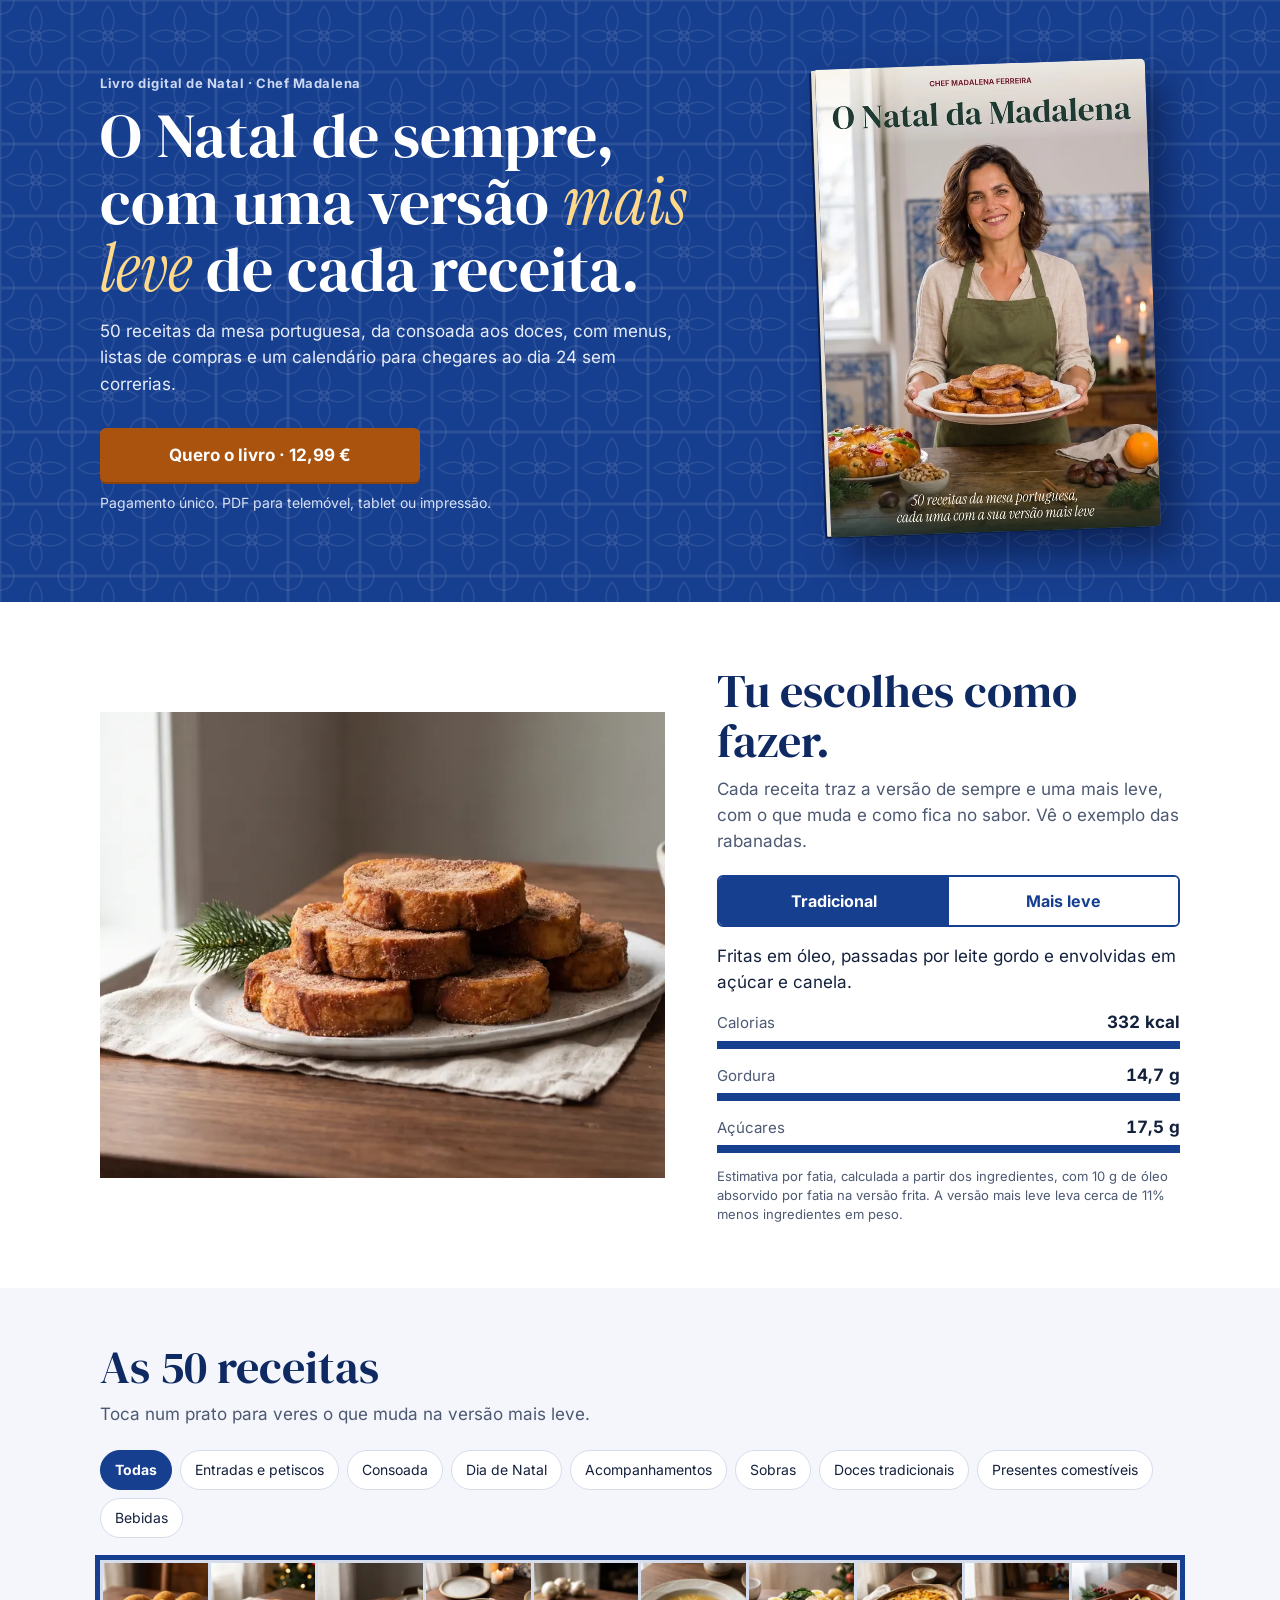
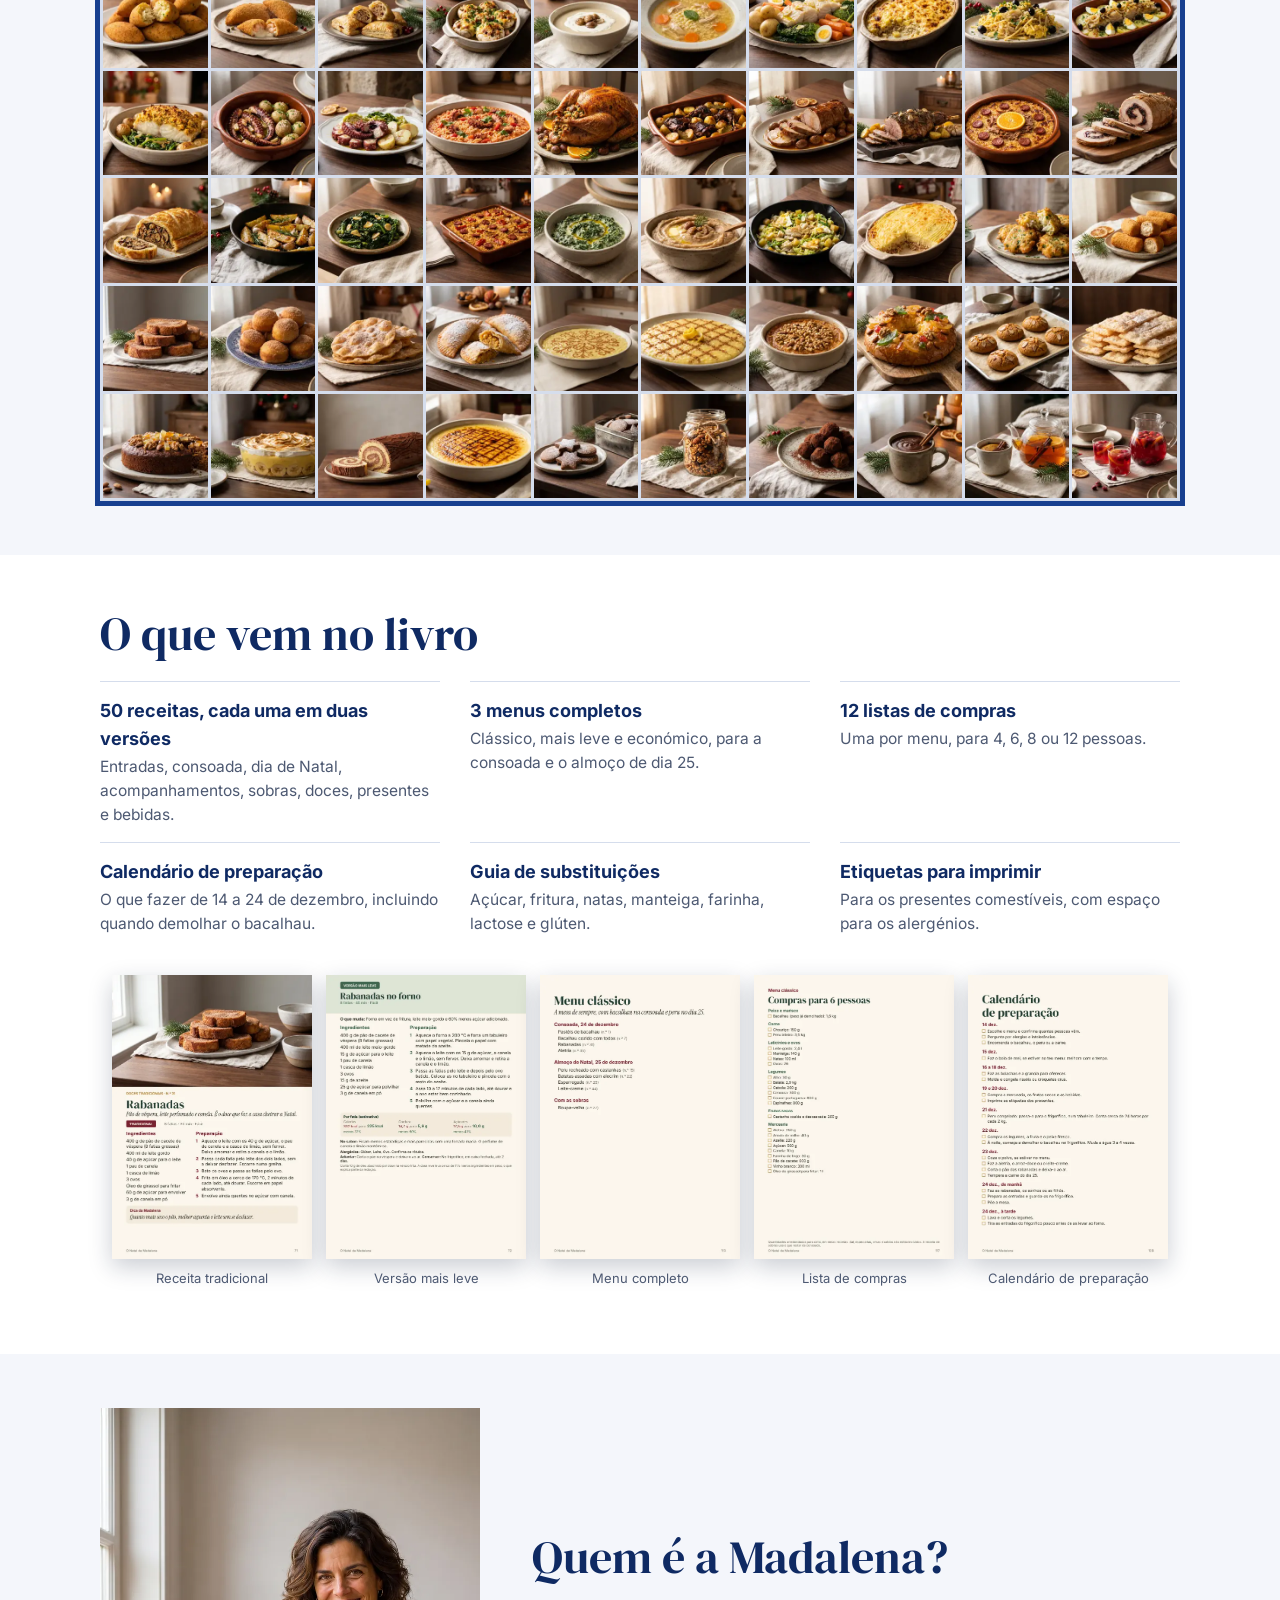
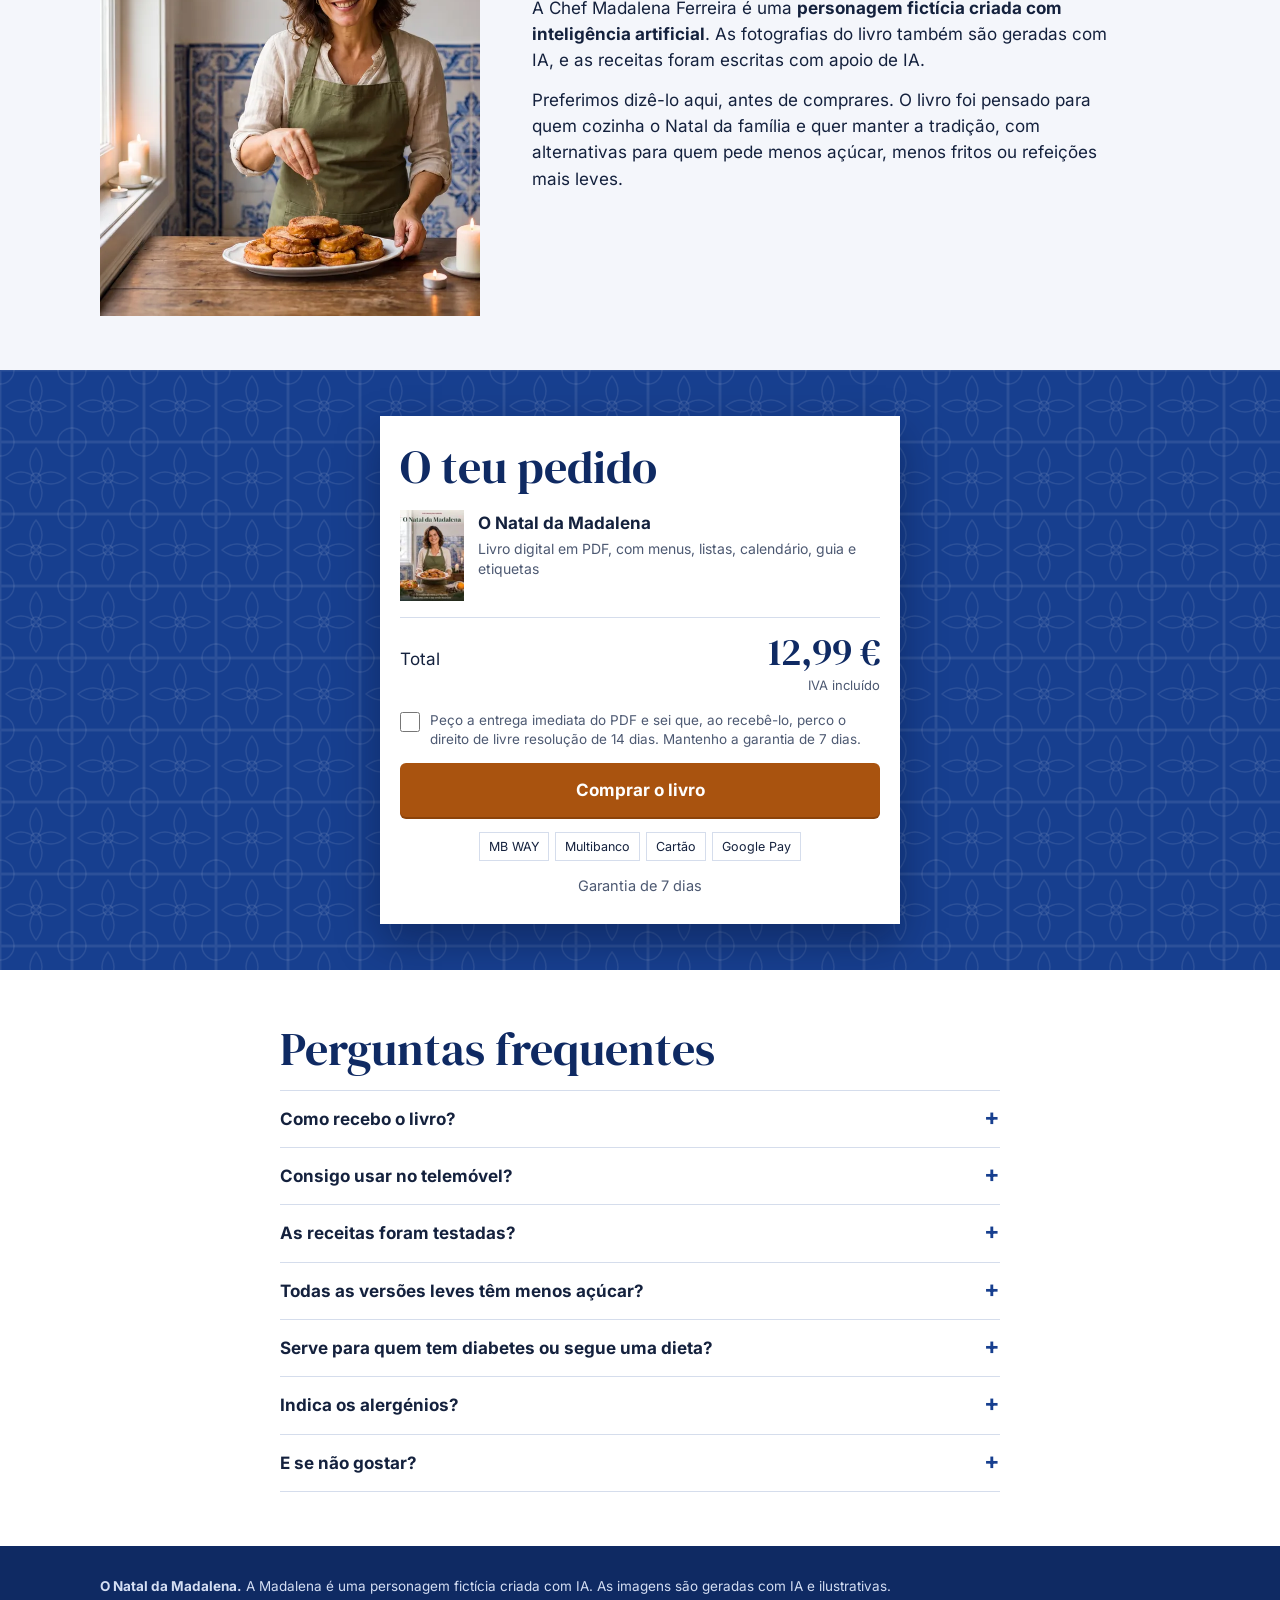
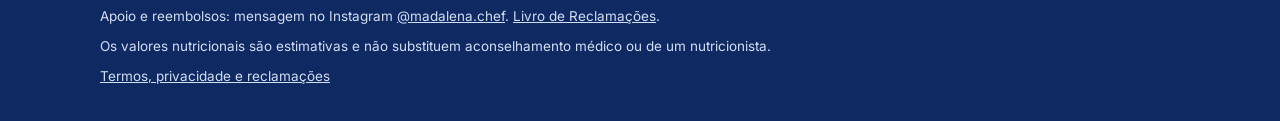
==== index.html @ a4eb7896 "Update site Co-Authored-By: Claude Opus 5.5 <noreply@anthropic.com>" ====
<!doctype html>
<html lang="pt-PT">
<head>
<meta charset="utf-8">
<meta name="viewport" content="width=device-width, initial-scale=1, viewport-fit=cover">
<title>O Natal da Madalena</title>
<meta name="description" content="50 receitas da mesa portuguesa de Natal, cada uma com uma versão mais leve, com menus, listas de compras e calendário. Livro digital em PDF.">
<meta name="theme-color" content="#173F8F">
<meta name="robots" content="noindex,nofollow">
<link rel="preload" href="assets/DMSerifDisplay.woff" as="font" type="font/woff" crossorigin>
<link rel="preload" href="assets/capa.webp" as="image">
<link rel="stylesheet" href="styles.css">
</head>
<body>

<main>
  <section class="hero">
    <div class="hero-in">
      <div class="hero-texto">
        <p class="kicker">Livro digital de Natal · Chef Madalena</p>
        <h1>O Natal de sempre, com uma versão <em>mais leve</em> de cada receita.</h1>
        <p class="hero-sub">50 receitas da mesa portuguesa, da consoada aos doces, com menus, listas de compras e um calendário para chegares ao dia 24 sem correrias.</p>
      </div>
      <div class="hero-livro"><img class="livro" src="assets/capa.webp" width="640" height="908" alt="Capa do livro O Natal da Madalena, com a Madalena a segurar uma travessa de rabanadas numa cozinha de azulejos."></div>
      <div class="hero-compra">
        <a class="cta" href="#pedido">Quero o livro · 12,99 €</a>
        <p class="hero-nota">Pagamento único. PDF para telemóvel, tablet ou impressão.</p>
      </div>
    </div>
  </section>

  <section class="versoes" id="versoes">
    <div class="largura versoes-in">
      <div class="versoes-foto"><img src="assets/rabanadas.webp" width="1100" height="614" loading="lazy" alt="Travessa de rabanadas douradas com canela."></div>
      <div class="versoes-texto">
        <h2>Tu escolhes como fazer.</h2>
        <p class="intro">Cada receita traz a versão de sempre e uma mais leve, com o que muda e como fica no sabor. Vê o exemplo das rabanadas.</p>
        <div class="troca" role="radiogroup" aria-label="Versão da receita">
          <button type="button" role="radio" aria-checked="true" data-versao="t">Tradicional</button>
          <button type="button" role="radio" aria-checked="false" data-versao="l">Mais leve</button>
        </div>
        <p class="versao-desc" id="versao-desc" aria-live="polite">Fritas em óleo, passadas por leite gordo e envolvidas em açúcar e canela.</p>
        <dl class="medidas"><div class="medida"><dt>Calorias</dt><dd>332 kcal</dd><div class="barra-m"><i style="width:100%"></i></div></div><div class="medida"><dt>Gordura</dt><dd>14,7 g</dd><div class="barra-m"><i style="width:100%"></i></div></div><div class="medida"><dt>Açúcares</dt><dd>17,5 g</dd><div class="barra-m"><i style="width:100%"></i></div></div></dl>
        <p class="letra">Estimativa por fatia, calculada a partir dos ingredientes, com 10 g de óleo absorvido por fatia na versão frita. A versão mais leve leva cerca de 11% menos ingredientes em peso.</p>
      </div>
    </div>
  </section>

  <section class="painel" id="receitas">
    <div class="largura">
      <h2>As 50 receitas</h2>
      <p class="intro">Toca num prato para veres o que muda na versão mais leve.</p>
      <div class="chips" role="group" aria-label="Filtrar por capítulo"><button type="button" aria-pressed="true" data-cap="">Todas</button><button type="button" aria-pressed="false" data-cap="Entradas e petiscos">Entradas e petiscos</button><button type="button" aria-pressed="false" data-cap="Consoada">Consoada</button><button type="button" aria-pressed="false" data-cap="Dia de Natal">Dia de Natal</button><button type="button" aria-pressed="false" data-cap="Acompanhamentos">Acompanhamentos</button><button type="button" aria-pressed="false" data-cap="Sobras">Sobras</button><button type="button" aria-pressed="false" data-cap="Doces tradicionais">Doces tradicionais</button><button type="button" aria-pressed="false" data-cap="Presentes comestíveis">Presentes comestíveis</button><button type="button" aria-pressed="false" data-cap="Bebidas">Bebidas</button></div>
      <div class="azulejos"><button type="button" class="azulejo" data-n="1" data-cap="Entradas e petiscos" aria-label="Pastéis de bacalhau"><img src="assets/azulejos/01.webp" width="240" height="240" loading="lazy" alt=""></button><button type="button" class="azulejo" data-n="2" data-cap="Entradas e petiscos" aria-label="Rissóis de camarão"><img src="assets/azulejos/02.webp" width="240" height="240" loading="lazy" alt=""></button><button type="button" class="azulejo" data-n="3" data-cap="Entradas e petiscos" aria-label="Folhados de alheira"><img src="assets/azulejos/03.webp" width="240" height="240" loading="lazy" alt=""></button><button type="button" class="azulejo" data-n="4" data-cap="Entradas e petiscos" aria-label="Cogumelos recheados"><img src="assets/azulejos/04.webp" width="240" height="240" loading="lazy" alt=""></button><button type="button" class="azulejo" data-n="5" data-cap="Entradas e petiscos" aria-label="Creme de castanha"><img src="assets/azulejos/05.webp" width="240" height="240" loading="lazy" alt=""></button><button type="button" class="azulejo" data-n="6" data-cap="Entradas e petiscos" aria-label="Canja de galinha com hortelã"><img src="assets/azulejos/06.webp" width="240" height="240" loading="lazy" alt=""></button><button type="button" class="azulejo" data-n="7" data-cap="Consoada" aria-label="Bacalhau cozido com todos"><img src="assets/azulejos/07.webp" width="240" height="240" loading="lazy" alt=""></button><button type="button" class="azulejo" data-n="8" data-cap="Consoada" aria-label="Bacalhau com natas"><img src="assets/azulejos/08.webp" width="240" height="240" loading="lazy" alt=""></button><button type="button" class="azulejo" data-n="9" data-cap="Consoada" aria-label="Bacalhau à Brás"><img src="assets/azulejos/09.webp" width="240" height="240" loading="lazy" alt=""></button><button type="button" class="azulejo" data-n="10" data-cap="Consoada" aria-label="Bacalhau à Gomes de Sá"><img src="assets/azulejos/10.webp" width="240" height="240" loading="lazy" alt=""></button><button type="button" class="azulejo" data-n="11" data-cap="Consoada" aria-label="Bacalhau com broa"><img src="assets/azulejos/11.webp" width="240" height="240" loading="lazy" alt=""></button><button type="button" class="azulejo" data-n="12" data-cap="Consoada" aria-label="Polvo à lagareiro"><img src="assets/azulejos/12.webp" width="240" height="240" loading="lazy" alt=""></button><button type="button" class="azulejo" data-n="13" data-cap="Consoada" aria-label="Polvo cozido à moda do Norte"><img src="assets/azulejos/13.webp" width="240" height="240" loading="lazy" alt=""></button><button type="button" class="azulejo" data-n="14" data-cap="Consoada" aria-label="Arroz de polvo"><img src="assets/azulejos/14.webp" width="240" height="240" loading="lazy" alt=""></button><button type="button" class="azulejo" data-n="15" data-cap="Dia de Natal" aria-label="Peru recheado com castanhas"><img src="assets/azulejos/15.webp" width="240" height="240" loading="lazy" alt=""></button><button type="button" class="azulejo" data-n="16" data-cap="Dia de Natal" aria-label="Cabrito assado à portuguesa"><img src="assets/azulejos/16.webp" width="240" height="240" loading="lazy" alt=""></button><button type="button" class="azulejo" data-n="17" data-cap="Dia de Natal" aria-label="Lombo de porco com castanhas"><img src="assets/azulejos/17.webp" width="240" height="240" loading="lazy" alt=""></button><button type="button" class="azulejo" data-n="18" data-cap="Dia de Natal" aria-label="Borrego assado com ervas"><img src="assets/azulejos/18.webp" width="240" height="240" loading="lazy" alt=""></button><button type="button" class="azulejo" data-n="19" data-cap="Dia de Natal" aria-label="Arroz de pato"><img src="assets/azulejos/19.webp" width="240" height="240" loading="lazy" alt=""></button><button type="button" class="azulejo" data-n="20" data-cap="Dia de Natal" aria-label="Rolo de peru com ameixa e presunto"><img src="assets/azulejos/20.webp" width="240" height="240" loading="lazy" alt=""></button><button type="button" class="azulejo" data-n="21" data-cap="Dia de Natal" aria-label="Assado de cogumelos e castanhas"><img src="assets/azulejos/21.webp" width="240" height="240" loading="lazy" alt=""></button><button type="button" class="azulejo" data-n="22" data-cap="Acompanhamentos" aria-label="Batatas assadas com alecrim"><img src="assets/azulejos/22.webp" width="240" height="240" loading="lazy" alt=""></button><button type="button" class="azulejo" data-n="23" data-cap="Acompanhamentos" aria-label="Couve-portuguesa com alho"><img src="assets/azulejos/23.webp" width="240" height="240" loading="lazy" alt=""></button><button type="button" class="azulejo" data-n="24" data-cap="Acompanhamentos" aria-label="Arroz de forno com chouriço"><img src="assets/azulejos/24.webp" width="240" height="240" loading="lazy" alt=""></button><button type="button" class="azulejo" data-n="25" data-cap="Acompanhamentos" aria-label="Esparregado"><img src="assets/azulejos/25.webp" width="240" height="240" loading="lazy" alt=""></button><button type="button" class="azulejo" data-n="26" data-cap="Acompanhamentos" aria-label="Puré de batata e castanha"><img src="assets/azulejos/26.webp" width="240" height="240" loading="lazy" alt=""></button><button type="button" class="azulejo" data-n="27" data-cap="Sobras" aria-label="Roupa-velha"><img src="assets/azulejos/27.webp" width="240" height="240" loading="lazy" alt=""></button><button type="button" class="azulejo" data-n="28" data-cap="Sobras" aria-label="Empadão de peru"><img src="assets/azulejos/28.webp" width="240" height="240" loading="lazy" alt=""></button><button type="button" class="azulejo" data-n="29" data-cap="Sobras" aria-label="Pataniscas de bacalhau"><img src="assets/azulejos/29.webp" width="240" height="240" loading="lazy" alt=""></button><button type="button" class="azulejo" data-n="30" data-cap="Sobras" aria-label="Croquetes de peru"><img src="assets/azulejos/30.webp" width="240" height="240" loading="lazy" alt=""></button><button type="button" class="azulejo" data-n="31" data-cap="Doces tradicionais" aria-label="Rabanadas"><img src="assets/azulejos/31.webp" width="240" height="240" loading="lazy" alt=""></button><button type="button" class="azulejo" data-n="32" data-cap="Doces tradicionais" aria-label="Sonhos"><img src="assets/azulejos/32.webp" width="240" height="240" loading="lazy" alt=""></button><button type="button" class="azulejo" data-n="33" data-cap="Doces tradicionais" aria-label="Filhós"><img src="assets/azulejos/33.webp" width="240" height="240" loading="lazy" alt=""></button><button type="button" class="azulejo" data-n="34" data-cap="Doces tradicionais" aria-label="Azevias de grão"><img src="assets/azulejos/34.webp" width="240" height="240" loading="lazy" alt=""></button><button type="button" class="azulejo" data-n="35" data-cap="Doces tradicionais" aria-label="Aletria"><img src="assets/azulejos/35.webp" width="240" height="240" loading="lazy" alt=""></button><button type="button" class="azulejo" data-n="36" data-cap="Doces tradicionais" aria-label="Arroz-doce"><img src="assets/azulejos/36.webp" width="240" height="240" loading="lazy" alt=""></button><button type="button" class="azulejo" data-n="37" data-cap="Doces tradicionais" aria-label="Formigos"><img src="assets/azulejos/37.webp" width="240" height="240" loading="lazy" alt=""></button><button type="button" class="azulejo" data-n="38" data-cap="Doces tradicionais" aria-label="Bolo-rei"><img src="assets/azulejos/38.webp" width="240" height="240" loading="lazy" alt=""></button><button type="button" class="azulejo" data-n="39" data-cap="Doces tradicionais" aria-label="Broas de batata-doce"><img src="assets/azulejos/39.webp" width="240" height="240" loading="lazy" alt=""></button><button type="button" class="azulejo" data-n="40" data-cap="Doces tradicionais" aria-label="Coscorões"><img src="assets/azulejos/40.webp" width="240" height="240" loading="lazy" alt=""></button><button type="button" class="azulejo" data-n="41" data-cap="Doces tradicionais" aria-label="Bolo de mel"><img src="assets/azulejos/41.webp" width="240" height="240" loading="lazy" alt=""></button><button type="button" class="azulejo" data-n="42" data-cap="Doces tradicionais" aria-label="Merengue de banana"><img src="assets/azulejos/42.webp" width="240" height="240" loading="lazy" alt=""></button><button type="button" class="azulejo" data-n="43" data-cap="Doces tradicionais" aria-label="Tronco de Natal"><img src="assets/azulejos/43.webp" width="240" height="240" loading="lazy" alt=""></button><button type="button" class="azulejo" data-n="44" data-cap="Doces tradicionais" aria-label="Leite-creme"><img src="assets/azulejos/44.webp" width="240" height="240" loading="lazy" alt=""></button><button type="button" class="azulejo" data-n="45" data-cap="Presentes comestíveis" aria-label="Bolachas de especiarias"><img src="assets/azulejos/45.webp" width="240" height="240" loading="lazy" alt=""></button><button type="button" class="azulejo" data-n="46" data-cap="Presentes comestíveis" aria-label="Granola de Natal"><img src="assets/azulejos/46.webp" width="240" height="240" loading="lazy" alt=""></button><button type="button" class="azulejo" data-n="47" data-cap="Presentes comestíveis" aria-label="Trufas de chocolate e avelã"><img src="assets/azulejos/47.webp" width="240" height="240" loading="lazy" alt=""></button><button type="button" class="azulejo" data-n="48" data-cap="Bebidas" aria-label="Chocolate quente"><img src="assets/azulejos/48.webp" width="240" height="240" loading="lazy" alt=""></button><button type="button" class="azulejo" data-n="49" data-cap="Bebidas" aria-label="Chá de especiarias com laranja"><img src="assets/azulejos/49.webp" width="240" height="240" loading="lazy" alt=""></button><button type="button" class="azulejo" data-n="50" data-cap="Bebidas" aria-label="Ponche de frutos vermelhos sem álcool"><img src="assets/azulejos/50.webp" width="240" height="240" loading="lazy" alt=""></button></div>
    </div>
  </section>

  <section class="recebes">
    <div class="largura">
      <h2>O que vem no livro</h2>
      <ul class="lista">
        <li><b>50 receitas, cada uma em duas versões</b><span>Entradas, consoada, dia de Natal, acompanhamentos, sobras, doces, presentes e bebidas.</span></li>
        <li><b>3 menus completos</b><span>Clássico, mais leve e económico, para a consoada e o almoço de dia 25.</span></li>
        <li><b>12 listas de compras</b><span>Uma por menu, para 4, 6, 8 ou 12 pessoas.</span></li>
        <li><b>Calendário de preparação</b><span>O que fazer de 14 a 24 de dezembro, incluindo quando demolhar o bacalhau.</span></li>
        <li><b>Guia de substituições</b><span>Açúcar, fritura, natas, manteiga, farinha, lactose e glúten.</span></li>
        <li><b>Etiquetas para imprimir</b><span>Para os presentes comestíveis, com espaço para os alergénios.</span></li>
      </ul>
    </div>
    <div class="paginas" tabindex="0" aria-label="Páginas de exemplo do livro"><figure><img src="assets/paginas/71.webp" width="525" height="744" loading="lazy" alt="Receita tradicional do livro."><figcaption>Receita tradicional</figcaption></figure><figure><img src="assets/paginas/72.webp" width="525" height="744" loading="lazy" alt="Versão mais leve do livro."><figcaption>Versão mais leve</figcaption></figure><figure><img src="assets/paginas/113.webp" width="525" height="744" loading="lazy" alt="Menu completo do livro."><figcaption>Menu completo</figcaption></figure><figure><img src="assets/paginas/117.webp" width="525" height="744" loading="lazy" alt="Lista de compras do livro."><figcaption>Lista de compras</figcaption></figure><figure><img src="assets/paginas/128.webp" width="525" height="744" loading="lazy" alt="Calendário de preparação do livro."><figcaption>Calendário de preparação</figcaption></figure></div>
  </section>

  <section class="madalena">
    <div class="largura madalena-in">
      <img src="assets/madalena.webp" width="720" height="1021" loading="lazy" alt="A Madalena a polvilhar rabanadas com açúcar e canela.">
      <div>
        <h2>Quem é a Madalena?</h2>
        <p>A Chef Madalena Ferreira é uma <b>personagem fictícia criada com inteligência artificial</b>. As fotografias do livro também são geradas com IA, e as receitas foram escritas com apoio de IA.</p>
        <p>Preferimos dizê-lo aqui, antes de comprares. O livro foi pensado para quem cozinha o Natal da família e quer manter a tradição, com alternativas para quem pede menos açúcar, menos fritos ou refeições mais leves.</p>
      </div>
    </div>
  </section>

  <section class="pedido" id="pedido">
    <div class="cartao">
      <h2>O teu pedido</h2>
      <div class="linha"><img src="assets/capa-mini.webp" width="96" height="136" loading="lazy" alt=""><div><b>O Natal da Madalena</b><span>Livro digital em PDF, com menus, listas, calendário, guia e etiquetas</span></div></div>
      <div class="total"><span>Total</span><strong>12,99 €</strong></div>
      <p class="iva">IVA incluído</p>
      <label class="consentimento"><input type="checkbox" id="consentimento"><span>Peço a entrega imediata do PDF e sei que, ao recebê-lo, perco o direito de livre resolução de 14 dias. Mantenho a garantia de 7 dias.</span></label>
      <a class="cta cta-compra" id="comprar" href="https://payhip.com/buy?s=1&amp;cart_links%5B%5D=NBEld&amp;qty%5BNBEld%5D=1" data-publicado="sim">Comprar o livro</a>
      <p class="aviso" id="aviso-checkout" role="status" hidden></p>
      <div class="metodos" aria-label="Métodos de pagamento"><span>MB WAY</span><span>Multibanco</span><span>Cartão</span><span>Google Pay</span></div>
      <p class="garantia">Garantia de 7 dias</p>
    </div>
  </section>

  <section class="faq">
    <div class="largura estreita">
      <h2>Perguntas frequentes</h2>
      <details><summary>Como recebo o livro?</summary><p>Depois do pagamento recebes um link para descarregar o PDF. Se pagares por referência Multibanco, o link chega quando o pagamento for confirmado, o que pode demorar.</p></details><details><summary>Consigo usar no telemóvel?</summary><p>Sim. É um PDF com letra pensada para ler no telemóvel, e também podes imprimir em A5.</p></details><details><summary>As receitas foram testadas?</summary><p>Ainda não foram todas testadas em cozinha. Usa os tempos e as quantidades como base e ajusta ao teu forno e aos teus tachos.</p></details><details><summary>Todas as versões leves têm menos açúcar?</summary><p>Não. Todas têm menos calorias do que a versão tradicional, mas em algumas os açúcares sobem por levarem mais legumes ou fruta, como as trufas de tâmara. Cada receita mostra a comparação.</p></details><details><summary>Serve para quem tem diabetes ou segue uma dieta?</summary><p>Este livro não é um plano alimentar nem um conselho de saúde. Se tens uma condição de saúde ou uma dieta prescrita, segue a orientação do teu médico ou nutricionista.</p></details><details><summary>Indica os alergénios?</summary><p>Sim, em cada receita. Confirma sempre os rótulos dos produtos e pergunta aos convidados por alergias.</p></details><details><summary>E se não gostar?</summary><p>Tens 7 dias para pedir o reembolso por mensagem no Instagram <a href="https://www.instagram.com/madalena.chef/" style="color:inherit">@madalena.chef</a>.</p></details>
    </div>
  </section>
</main>

<footer>
  <div class="largura">
    <p><b>O Natal da Madalena.</b> A Madalena é uma personagem fictícia criada com IA. As imagens são geradas com IA e ilustrativas.</p>
    <p>Apoio e reembolsos: mensagem no Instagram <a href="https://www.instagram.com/madalena.chef/" style="color:inherit">@madalena.chef</a>. <a href="https://www.livroreclamacoes.pt/" style="color:inherit">Livro de Reclamações</a>.</p>
    <p>Os valores nutricionais são estimativas e não substituem aconselhamento médico ou de um nutricionista.</p>
    <p><a href="informacao.html">Termos, privacidade e reclamações</a></p>
  </div>
</footer>

<div class="barra" id="barra" hidden>
  <span><b>12,99 €</b> pagamento único</span>
  <a class="cta" href="#pedido">Quero o livro</a>
</div>

<dialog id="prato" aria-labelledby="prato-nome">
  <button type="button" class="fechar" id="prato-fechar" aria-label="Fechar">×</button>
  <img id="prato-img" alt="" width="900" height="502">
  <div class="prato-txt">
    <p class="kicker" id="prato-cap"></p>
    <h3 id="prato-nome"></h3>
    <p class="prato-meta" id="prato-meta"></p>
    <p class="prato-rot">Na versão mais leve</p>
    <p class="prato-leve" id="prato-leve"></p>
    <p id="prato-muda"></p>
    <p class="prato-kcal" id="prato-kcal"></p>
  </div>
</dialog>

<script id="dados" type="application/json">{"rabanadas": {"t": {"desc": "Fritas em óleo, passadas por leite gordo e envolvidas em açúcar e canela.", "medidas": [{"texto": "332 kcal", "pct": 100}, {"texto": "14,7 g", "pct": 100}, {"texto": "17,5 g", "pct": 100}]}, "l": {"desc": "Forno em vez de fritura, leite meio-gordo e 60% menos açúcar adicionado. Ficam menos estaladiças e mais parecidas com uma torrada macia. O perfume de canela e limão mantém-se.", "medidas": [{"texto": "225 kcal", "pct": 68}, {"texto": "5,9 g", "pct": 40}, {"texto": "10,0 g", "pct": 57}]}}, "receitas": {"1": {"nome": "Pastéis de bacalhau", "capitulo": "Entradas e petiscos", "leve": "Pastéis de bacalhau no forno", "muda": "Forno ou air fryer em vez de fritura, e menos um ovo.", "meta": "8 doses de 3 pastéis · 1 h 10 · Média", "unidade": "dose de 3 pastéis", "kcalT": 225, "kcalL": 132}, "2": {"nome": "Rissóis de camarão", "capitulo": "Entradas e petiscos", "leve": "Rissóis de camarão no forno", "muda": "Assados, com recheio de leite meio-gordo, sem manteiga e com menos panado.", "meta": "8 doses de 3 rissóis · 1 h 30 · Difícil", "unidade": "dose de 3 rissóis", "kcalT": 443, "kcalL": 251}, "3": {"nome": "Folhados de alheira", "capitulo": "Entradas e petiscos", "leve": "Folhados de alheira em massa filo", "muda": "Massa filo em vez de folhada, menos alheira e maçã no recheio.", "meta": "6 doses de 2 folhados · 35 min · Fácil", "unidade": "dose de 2 folhados", "kcalT": 480, "kcalL": 190}, "4": {"nome": "Cogumelos recheados", "capitulo": "Entradas e petiscos", "leve": "Cogumelos com requeijão e ervas", "muda": "Requeijão e ervas em vez de queijo curado e presunto.", "meta": "6 doses de 4 cogumelos · 30 min · Fácil", "unidade": "dose de 4 cogumelos", "kcalT": 179, "kcalL": 84}, "5": {"nome": "Creme de castanha", "capitulo": "Entradas e petiscos", "leve": "Creme de castanha sem natas", "muda": "Sem natas e sem manteiga. A castanha e o alho-francês dão o creme.", "meta": "6 taças · 40 min · Fácil", "unidade": "taça", "kcalT": 334, "kcalL": 192}, "6": {"nome": "Canja de galinha com hortelã", "capitulo": "Entradas e petiscos", "leve": "Canja desengordurada com legumes", "muda": "Sem pele, caldo desengordurado, menos massa e mais legumes.", "meta": "6 pratos · 1 h 40 · Fácil", "unidade": "prato", "kcalT": 364, "kcalL": 175}, "7": {"nome": "Bacalhau cozido com todos", "capitulo": "Consoada", "leve": "Bacalhau com todos, mais verde", "muda": "Mais couve e feijão-verde, menos batata, meio ovo por pessoa e azeite medido.", "meta": "6 pratos · 50 min · Fácil", "unidade": "prato", "kcalT": 633, "kcalL": 458}, "8": {"nome": "Bacalhau com natas", "capitulo": "Consoada", "leve": "Bacalhau com creme de couve-flor", "muda": "Couve-flor e leite meio-gordo em vez de natas, e batata cozida em vez de frita.", "meta": "6 doses · 1 h 15 · Média", "unidade": "dose", "kcalT": 668, "kcalL": 294}, "9": {"nome": "Bacalhau à Brás", "capitulo": "Consoada", "leve": "Brás com batata assada", "muda": "Batata fina assada, menos azeite e parte dos ovos trocada por claras.", "meta": "6 doses · 45 min · Média", "unidade": "dose", "kcalT": 534, "kcalL": 296}, "10": {"nome": "Bacalhau à Gomes de Sá", "capitulo": "Consoada", "leve": "Gomes de Sá com mais cebola", "muda": "Menos batata, mais cebola, azeite medido e metade dos ovos.", "meta": "6 doses · 1 h · Fácil", "unidade": "dose", "kcalT": 471, "kcalL": 309}, "11": {"nome": "Bacalhau com broa", "capitulo": "Consoada", "leve": "Bacalhau com crosta fina de broa", "muda": "Crosta mais fina, um terço do azeite, menos batata e mais grelos.", "meta": "6 doses · 1 h · Fácil", "unidade": "dose", "kcalT": 662, "kcalL": 397}, "12": {"nome": "Polvo à lagareiro", "capitulo": "Consoada", "leve": "Polvo à lagareiro com grelos", "muda": "Azeite medido, batata mais pequena em menor quantidade e grelos no prato.", "meta": "6 doses · 1 h 30 · Média", "unidade": "dose", "kcalT": 605, "kcalL": 388}, "13": {"nome": "Polvo cozido à moda do Norte", "capitulo": "Consoada", "leve": "Polvo cozido com mais couve", "muda": "Mais couve, menos batata e o tempero medido.", "meta": "6 doses · 1 h 20 · Fácil", "unidade": "dose", "kcalT": 501, "kcalL": 386}, "14": {"nome": "Arroz de polvo", "capitulo": "Consoada", "leve": "Arroz de polvo com mais legumes", "muda": "Menos arroz e azeite, com o dobro do tomate e mais pimento.", "meta": "6 doses · 1 h 20 · Média", "unidade": "dose", "kcalT": 514, "kcalL": 377}, "15": {"nome": "Peru recheado com castanhas", "capitulo": "Dia de Natal", "leve": "Peito de peru com castanha e maçã", "muda": "Peito sem pele, recheio sem enchidos e com fruta.", "meta": "10 doses · 3 h 30 · Média", "unidade": "dose", "kcalT": 540, "kcalL": 303}, "16": {"nome": "Cabrito assado à portuguesa", "capitulo": "Dia de Natal", "leve": "Cabrito em vinho e ervas", "muda": "Gordura aparada, um terço do azeite, sem manteiga e com mais legumes.", "meta": "8 doses · 2 h 30 · Média", "unidade": "dose", "kcalT": 590, "kcalL": 397}, "17": {"nome": "Lombo de porco com castanhas", "capitulo": "Dia de Natal", "leve": "Lombo com castanhas e maçã", "muda": "Lombo limpo de gordura, sem natas nem manteiga, com molho reduzido.", "meta": "8 doses · 1 h 45 · Fácil", "unidade": "dose", "kcalT": 700, "kcalL": 395}, "18": {"nome": "Borrego assado com ervas", "capitulo": "Dia de Natal", "leve": "Borrego limpo com legumes", "muda": "Perna limpa de gordura, menos batata, mais legumes e menos azeite.", "meta": "8 doses · 2 h 15 · Fácil", "unidade": "dose", "kcalT": 702, "kcalL": 381}, "19": {"nome": "Arroz de pato", "capitulo": "Dia de Natal", "leve": "Arroz de pato com cogumelos", "muda": "Pato sem pele, sem chouriço, menos arroz e com cogumelos.", "meta": "8 doses · 2 h · Média", "unidade": "dose", "kcalT": 927, "kcalL": 336}, "20": {"nome": "Rolo de peru com ameixa e presunto", "capitulo": "Dia de Natal", "leve": "Rolo de peru com espinafres", "muda": "Sem presunto nem manteiga, com espinafres, ameixa e ervas.", "meta": "8 doses · 1 h 30 · Média", "unidade": "dose", "kcalT": 294, "kcalL": 244}, "21": {"nome": "Assado de cogumelos e castanhas", "capitulo": "Dia de Natal", "leve": "Assado com crosta de batata-doce", "muda": "Crosta de batata-doce em vez de massa folhada e menos frutos secos.", "meta": "6 doses · 1 h 15 · Média", "unidade": "dose", "kcalT": 706, "kcalL": 310}, "22": {"nome": "Batatas assadas com alecrim", "capitulo": "Acompanhamentos", "leve": "Batatas pré-cozidas e assadas", "muda": "Pré-cozidas e assadas com metade da gordura.", "meta": "6 doses · 1 h · Fácil", "unidade": "dose", "kcalT": 266, "kcalL": 213}, "23": {"nome": "Couve-portuguesa com alho", "capitulo": "Acompanhamentos", "leve": "Couve a vapor com alho", "muda": "Cozida a vapor e terminada com um terço do azeite.", "meta": "6 doses · 20 min · Fácil", "unidade": "dose", "kcalT": 135, "kcalL": 76}, "24": {"nome": "Arroz de forno com chouriço", "capitulo": "Acompanhamentos", "leve": "Arroz de forno com cogumelos", "muda": "Sem chouriço, com cogumelos e pimentão-doce fumado.", "meta": "6 doses · 50 min · Fácil", "unidade": "dose", "kcalT": 412, "kcalL": 240}, "25": {"nome": "Esparregado", "capitulo": "Acompanhamentos", "leve": "Esparregado sem natas", "muda": "Sem natas, com um pouco de leite e menos farinha.", "meta": "6 doses · 25 min · Fácil", "unidade": "dose", "kcalT": 167, "kcalL": 66}, "26": {"nome": "Puré de batata e castanha", "capitulo": "Acompanhamentos", "leve": "Puré de castanha com azeite", "muda": "Azeite em vez de manteiga, leite meio-gordo e menos castanha.", "meta": "6 doses · 40 min · Fácil", "unidade": "dose", "kcalT": 342, "kcalL": 224}, "27": {"nome": "Roupa-velha", "capitulo": "Sobras", "leve": "Roupa-velha com mais couve", "muda": "Mais couve, menos batata e ovo, e azeite medido.", "meta": "6 doses · 20 min · Fácil", "unidade": "dose", "kcalT": 348, "kcalL": 231}, "28": {"nome": "Empadão de peru", "capitulo": "Sobras", "leve": "Empadão de peru com couve-flor", "muda": "Puré de batata e couve-flor, peito sem pele e mais tomate.", "meta": "6 doses · 1 h · Fácil", "unidade": "dose", "kcalT": 442, "kcalL": 246}, "29": {"nome": "Pataniscas de bacalhau", "capitulo": "Sobras", "leve": "Pataniscas no forno", "muda": "Assadas ou na air fryer, com menos farinha e ovo.", "meta": "6 doses de 3 pataniscas · 35 min · Fácil", "unidade": "dose de 3 pataniscas", "kcalT": 330, "kcalL": 175}, "30": {"nome": "Croquetes de peru", "capitulo": "Sobras", "leve": "Croquetes de peru assados", "muda": "Panados e assados, com peito de peru e menos gordura.", "meta": "8 doses de 3 croquetes · 1 h + frio · Média", "unidade": "dose de 3 croquetes", "kcalT": 335, "kcalL": 178}, "31": {"nome": "Rabanadas", "capitulo": "Doces tradicionais", "leve": "Rabanadas no forno", "muda": "Forno em vez de fritura, leite meio-gordo e 60% menos açúcar adicionado.", "meta": "8 fatias · 35 min · Fácil", "unidade": "fatia", "kcalT": 332, "kcalL": 225}, "32": {"nome": "Sonhos", "capitulo": "Doces tradicionais", "leve": "Sonhos no forno", "muda": "Massa assada, com menos manteiga e um quarto do açúcar.", "meta": "8 doses de 3 sonhos · 45 min · Média", "unidade": "dose de 3 sonhos", "kcalT": 331, "kcalL": 142}, "33": {"nome": "Filhós", "capitulo": "Doces tradicionais", "leve": "Filhós finas assadas", "muda": "Finas e assadas, com menos ovo e menos de um terço do açúcar.", "meta": "10 doses de 2 filhós · 2 h 30 · Média", "unidade": "dose de 2 filhós", "kcalT": 428, "kcalL": 206}, "34": {"nome": "Azevias de grão", "capitulo": "Doces tradicionais", "leve": "Azevias assadas", "muda": "Assadas, com um terço do açúcar no recheio e menos gemas.", "meta": "12 doses de 2 azevias · 1 h 30 · Média", "unidade": "dose de 2 azevias", "kcalT": 374, "kcalL": 178}, "35": {"nome": "Aletria", "capitulo": "Doces tradicionais", "leve": "Aletria com leite meio-gordo", "muda": "Leite meio-gordo, sem manteiga, um terço das gemas e menos de metade do açúcar.", "meta": "10 taças · 35 min · Fácil", "unidade": "taça", "kcalT": 296, "kcalL": 168}, "36": {"nome": "Arroz-doce", "capitulo": "Doces tradicionais", "leve": "Arroz-doce com raspa de citrinos", "muda": "Leite meio-gordo, sem manteiga, menos gemas e menos de metade do açúcar.", "meta": "10 taças · 1 h · Média", "unidade": "taça", "kcalT": 288, "kcalL": 170}, "37": {"nome": "Formigos", "capitulo": "Doces tradicionais", "leve": "Formigos com pão de mistura", "muda": "Pão de mistura, menos de metade do mel, sem açúcar e frutos secos medidos.", "meta": "8 taças · 30 min · Fácil", "unidade": "taça", "kcalT": 360, "kcalL": 198}, "38": {"nome": "Bolo-rei", "capitulo": "Doces tradicionais", "leve": "Bolo-rei com fruta desidratada", "muda": "Menos de metade do açúcar, metade da manteiga e fruta desidratada em vez de cristalizada.", "meta": "12 fatias · 4 h · Difícil", "unidade": "fatia", "kcalT": 392, "kcalL": 275}, "39": {"nome": "Broas de batata-doce", "capitulo": "Doces tradicionais", "leve": "Broas de batata-doce menos doces", "muda": "Mais batata-doce, menos de metade do açúcar e metade do azeite e da amêndoa.", "meta": "10 doses de 2 broas · 1 h 15 · Fácil", "unidade": "dose de 2 broas", "kcalT": 323, "kcalL": 241}, "40": {"nome": "Coscorões", "capitulo": "Doces tradicionais", "leve": "Coscorões finos assados", "muda": "Assados, com menos ovo e um quarto do açúcar.", "meta": "12 doses de 2 coscorões · 1 h 15 · Média", "unidade": "dose de 2 coscorões", "kcalT": 289, "kcalL": 120}, "41": {"nome": "Bolo de mel", "capitulo": "Doces tradicionais", "leve": "Bolo de mel menos doce", "muda": "Menos mel e açúcar, metade da manteiga, mais frutos secos e especiarias.", "meta": "16 fatias · 1 h 30 + repouso · Média", "unidade": "fatia", "kcalT": 357, "kcalL": 272}, "42": {"nome": "Merengue de banana", "capitulo": "Doces tradicionais", "leve": "Merengue com mais banana", "muda": "Mais banana, leite meio-gordo, metade das gemas e menos de metade do açúcar.", "meta": "8 taças · 50 min · Média", "unidade": "taça", "kcalT": 234, "kcalL": 179}, "43": {"nome": "Tronco de Natal", "capitulo": "Doces tradicionais", "leve": "Tronco com iogurte grego", "muda": "Recheio de iogurte grego e cacau, em vez de creme de manteiga, e menos açúcar.", "meta": "12 fatias · 1 h + frio · Média", "unidade": "fatia", "kcalT": 286, "kcalL": 135}, "44": {"nome": "Leite-creme", "capitulo": "Doces tradicionais", "leve": "Leite-creme mais leve", "muda": "Leite meio-gordo, metade das gemas e menos de metade do açúcar.", "meta": "8 taças · 30 min + frio · Fácil", "unidade": "taça", "kcalT": 267, "kcalL": 156}, "45": {"nome": "Bolachas de especiarias", "capitulo": "Presentes comestíveis", "leve": "Bolachas integrais de especiarias", "muda": "Metade da farinha integral, menos manteiga e menos de metade do açúcar.", "meta": "15 doses de 2 bolachas · 40 min + frio · Fácil", "unidade": "dose de 2 bolachas", "kcalT": 196, "kcalL": 140}, "46": {"nome": "Granola de Natal", "capitulo": "Presentes comestíveis", "leve": "Granola de Natal menos doce", "muda": "Menos de metade do mel, metade do azeite e das passas, e mais amêndoa.", "meta": "12 doses de 40 g · 40 min · Fácil", "unidade": "dose de 40 g", "kcalT": 243, "kcalL": 200}, "47": {"nome": "Trufas de chocolate e avelã", "capitulo": "Presentes comestíveis", "leve": "Trufas de tâmara e avelã", "muda": "Base de tâmaras, avelã e cacau, sem natas, manteiga nem chocolate.", "meta": "12 doses de 2 trufas · 30 min + frio · Fácil", "unidade": "dose de 2 trufas", "kcalT": 175, "kcalL": 85}, "48": {"nome": "Chocolate quente", "capitulo": "Bebidas", "leve": "Chocolate quente de cacau", "muda": "Cacau em vez de chocolate, leite meio-gordo e metade do açúcar.", "meta": "4 chávenas · 10 min · Fácil", "unidade": "chávena", "kcalT": 395, "kcalL": 144}, "49": {"nome": "Chá de especiarias com laranja", "capitulo": "Bebidas", "leve": "Chá de especiarias sem mel", "muda": "Sem mel, adoçado só pelo sumo de laranja.", "meta": "6 chávenas · 15 min · Fácil", "unidade": "chávena", "kcalT": 38, "kcalL": 8}, "50": {"nome": "Ponche de frutos vermelhos sem álcool", "capitulo": "Bebidas", "leve": "Ponche sem açúcar adicionado", "muda": "Sem açúcar adicionado, com metade do sumo, mais fruta e chá.", "meta": "8 copos · 20 min + frio · Fácil", "unidade": "copo", "kcalT": 83, "kcalL": 29}}}</script>
<script src="app.js" defer></script>
</body>
</html>
---- styles.css ----
@font-face{font-family:"DM Serif";src:url("assets/DMSerifDisplay.woff") format("woff");font-display:swap}
@font-face{font-family:"Instrument";src:url("assets/InstrumentSerif-Italic.woff") format("woff");font-style:italic;font-display:swap}
@font-face{font-family:"Inter";src:url("assets/Inter-Regular.woff") format("woff");font-weight:400;font-display:swap}
@font-face{font-family:"Inter";src:url("assets/Inter-Bold.woff") format("woff");font-weight:700;font-display:swap}

:root{
  --cobalto:#173F8F;--cobalto-esc:#0F2A63;--vidrado:#F4F6FB;--branco:#fff;--tinta:#14213D;
  --suave:#4D5972;--rejunte:#D5DDEC;--azeitona:#55623A;--caramelo:#A9530F;--caramelo-esc:#8C430A;
  --azulejo:url("data:image/svg+xml,%3Csvg xmlns='http://www.w3.org/2000/svg' width='72' height='72' viewBox='0 0 72 72'%3E%3Cg fill='none' stroke='%23ffffff' stroke-opacity='.09' stroke-width='1.4'%3E%3Crect x='.7' y='.7' width='70.6' height='70.6'/%3E%3Cpath d='M36 6c8 10 8 20 0 30-8-10-8-20 0-30zM36 66c8-10 8-20 0-30-8 10-8 20 0 30zM6 36c10-8 20-8 30 0-10 8-20 8-30 0zM66 36c-10-8-20-8-30 0 10 8 20 8 30 0z'/%3E%3Ccircle cx='36' cy='36' r='5'/%3E%3Cpath d='M0 14A14 14 0 0 0 14 0M58 0a14 14 0 0 0 14 14M72 58a14 14 0 0 0-14 14M14 72A14 14 0 0 0 0 58'/%3E%3C/g%3E%3C/svg%3E");
}
*{box-sizing:border-box}
html{scroll-behavior:smooth;-webkit-text-size-adjust:100%}
body{margin:0;background:var(--vidrado);color:var(--tinta);font:400 17px/1.55 Inter,system-ui,sans-serif;overflow-x:clip}
img{display:block;max-width:100%;height:auto}
h1,h2,h3{font-family:"DM Serif",Georgia,serif;font-weight:400;line-height:1.08;margin:0}
h2{font-size:clamp(32px,5vw,46px);color:var(--cobalto-esc)}
p{margin:0}
a:focus-visible,button:focus-visible,summary:focus-visible,.paginas:focus-visible{outline:3px solid #F2B84B;outline-offset:2px}
.largura{width:min(1120px,100%);margin:0 auto;padding:0 20px}
.estreita{width:min(760px,100%)}
.intro{color:var(--suave);margin-top:10px;max-width:40em}
.kicker{font-size:13px;font-weight:700;letter-spacing:.04em}

.previa{background:#FFF2C9;color:#553B00;font-size:13px;line-height:1.4;padding:9px 20px;text-align:center}
.pendente{border-bottom:2px dashed #C58A00}
.pendente::after{content:" (por confirmar)";font-size:.78em;color:#8A6100;font-weight:400}

.cta{display:inline-flex;align-items:center;justify-content:center;min-height:54px;padding:0 26px;border-radius:6px;background:var(--caramelo);color:#fff;font-weight:700;font-size:17px;text-decoration:none;box-shadow:0 2px 0 var(--caramelo-esc);transition:background .15s,transform .1s}
.cta:hover{background:var(--caramelo-esc)}
.cta:active{transform:translateY(1px)}

.hero{background-color:var(--cobalto);background-image:var(--azulejo);color:#fff}
.hero-in{width:min(1120px,100%);margin:0 auto;padding:30px 20px 38px;display:grid;gap:22px}
.hero .kicker{color:#CBD8F3}
.hero h1{font-size:clamp(35px,9.6vw,62px);margin-top:10px}
.hero h1 em{font-family:Instrument,Georgia,serif;font-style:italic;color:#FFD98A;font-size:1.1em;line-height:.9}
.hero-sub{margin-top:14px;color:#E6ECFA;max-width:34em}
.hero-livro{display:flex;justify-content:center}
.livro{width:min(46vw,200px);border-radius:2px 5px 5px 2px;box-shadow:inset 0 0 0 1px rgba(255,255,255,.2),-5px 0 0 -1px #E8E2D5,-7px 2px 0 -1px #0B1E49,16px 22px 36px rgba(5,15,45,.55);transform:rotate(-2deg)}
.hero-compra .cta{width:100%}
.hero-nota{font-size:14px;color:#D6E0F6;text-align:center;margin-top:10px}

.versoes{background:var(--branco);padding:0 0 52px}
.versoes-in{display:grid;gap:26px;padding:0}
.versoes-foto img{width:100%;aspect-ratio:16/10;object-fit:cover}
.versoes-texto{padding:0 20px}
.troca{display:grid;grid-template-columns:1fr 1fr;margin-top:20px;border:2px solid var(--cobalto);border-radius:6px;overflow:hidden}
.troca button{min-height:48px;border:0;background:#fff;color:var(--cobalto);font:700 16px Inter,sans-serif;cursor:pointer;transition:background .18s,color .18s}
.troca button[aria-checked=true]{background:var(--cobalto);color:#fff}
.versao-desc{margin-top:16px;min-height:3.1em}
.medidas{margin:14px 0 0;display:grid;gap:13px}
.medida{display:grid;grid-template-columns:1fr auto;gap:5px 10px;align-items:baseline}
.medida dt{font-size:15px;color:var(--suave)}
.medida dd{margin:0;font-weight:700;font-variant-numeric:tabular-nums}
.medida .barra-m{grid-column:1/-1;height:8px;background:#E7ECF5;overflow:hidden}
.medida .barra-m i{display:block;height:100%;background:var(--cobalto);transition:width .4s cubic-bezier(.2,.8,.2,1),background .2s}
.versoes[data-versao=l] .barra-m i{background:var(--azeitona)}
.letra{margin-top:14px;font-size:13px;line-height:1.45;color:var(--suave)}

.painel{padding:54px 0}
.chips{display:flex;gap:8px;overflow-x:auto;margin:20px -20px 16px;padding:2px 20px 6px;scrollbar-width:none}
.chips::-webkit-scrollbar{display:none}
.chips button{flex:none;min-height:40px;padding:0 14px;border:1.5px solid var(--rejunte);border-radius:999px;background:#fff;color:var(--tinta);font:400 14px Inter,sans-serif;cursor:pointer}
.chips button[aria-pressed=true]{background:var(--cobalto);border-color:var(--cobalto);color:#fff;font-weight:700}
.azulejos{display:grid;grid-template-columns:repeat(5,1fr);gap:3px;padding:3px;background:var(--rejunte);box-shadow:0 0 0 5px var(--cobalto)}
.azulejo{position:relative;display:block;padding:0;border:0;aspect-ratio:1;background:#DDE3EF;cursor:pointer;overflow:hidden}
.azulejo img{width:100%;height:100%;object-fit:cover;transition:transform .25s,opacity .25s,filter .25s}
.azulejo:hover img{transform:scale(1.07)}
.azulejo[data-apagado=true] img{opacity:.2;filter:grayscale(1)}

.recebes{background:var(--branco);padding:54px 0}
.lista{list-style:none;margin:22px 0 0;padding:0;display:grid;gap:0}
.lista li{padding:15px 0;border-top:1px solid var(--rejunte)}
.lista b{display:block;font-size:18px;color:var(--cobalto-esc)}
.lista span{display:block;color:var(--suave);font-size:15.5px;margin-top:2px}
.paginas{display:flex;gap:14px;overflow-x:auto;scroll-snap-type:x proximity;padding:24px max(20px,calc((100vw - 1080px)/2)) 12px}
.paginas figure{flex:none;width:min(64vw,250px);margin:0;scroll-snap-align:center}
.paginas img{width:100%;box-shadow:0 8px 22px rgba(20,33,61,.22)}
.paginas figcaption{font-size:13px;color:var(--suave);margin-top:9px;text-align:center}

.madalena{padding:54px 0}
.madalena-in{display:grid;gap:24px}
.madalena img{width:100%;max-height:440px;object-fit:cover;object-position:50% 22%}
.madalena p{margin-top:13px}

.pedido{background-color:var(--cobalto);background-image:var(--azulejo);padding:46px 16px}
.cartao{width:min(520px,100%);margin:0 auto;background:#fff;padding:26px 20px;box-shadow:0 18px 40px rgba(5,15,45,.4)}
.linha{display:flex;gap:14px;margin-top:18px;padding-bottom:16px;border-bottom:1px solid var(--rejunte)}
.linha img{width:64px;flex:none}
.linha b{display:block}
.linha span{display:block;font-size:14px;line-height:1.4;color:var(--suave);margin-top:3px}
.total{display:flex;justify-content:space-between;align-items:baseline;margin-top:15px}
.total strong{font:400 38px/1 "DM Serif",Georgia,serif;color:var(--cobalto-esc)}
.iva{text-align:right;font-size:13px;color:var(--suave);margin-top:3px}
.consentimento{display:flex;gap:10px;align-items:flex-start;margin-top:16px;font-size:13.5px;line-height:1.4;color:var(--suave);cursor:pointer}
.consentimento input{flex:none;width:20px;height:20px;margin:1px 0 0;accent-color:var(--cobalto)}
.cta-compra{display:flex;width:100%;margin-top:14px}
.legal{padding:34px 0 60px;background:var(--branco)}
.legal h1{font-size:clamp(34px,6vw,48px);color:var(--cobalto-esc)}
.legal h2{font-size:25px;margin-top:30px}
.legal p,.legal ul{margin:9px 0 0;color:var(--suave)}
.legal a{color:var(--cobalto)}
.voltar{display:inline-block;margin-bottom:20px;color:var(--cobalto);font-weight:700;text-decoration:none}
footer a{color:inherit}
.aviso{margin-top:10px;padding:9px 11px;background:#FFF2C9;color:#553B00;font-size:14px}
.metodos{display:flex;flex-wrap:wrap;gap:6px;justify-content:center;margin-top:15px}
.metodos span{padding:4px 9px;border:1px solid var(--rejunte);font-size:12.5px}
.metodos.por-confirmar span{border-style:dashed;border-color:#C58A00}
.garantia{margin-top:14px;text-align:center;font-size:14.5px;color:var(--suave)}

.faq{background:var(--branco);padding:54px 0}
.faq h2{margin-bottom:16px}
details{border-top:1px solid var(--rejunte)}
details:last-child{border-bottom:1px solid var(--rejunte)}
summary{display:flex;justify-content:space-between;gap:14px;padding:15px 0;font-weight:700;cursor:pointer;list-style:none}
summary::-webkit-details-marker{display:none}
summary::after{content:"+";font-size:23px;line-height:1;color:var(--cobalto)}
details[open] summary::after{content:"–"}
details p{padding:0 0 16px;color:var(--suave)}

footer{background:var(--cobalto-esc);color:#D4DEF3;font-size:13.5px;padding:30px 0 104px}
footer p+p{margin-top:9px}

.barra{position:fixed;z-index:20;left:0;right:0;bottom:0;display:flex;align-items:center;justify-content:space-between;gap:12px;padding:9px 14px calc(9px + env(safe-area-inset-bottom));background:#fff;box-shadow:0 -4px 18px rgba(20,33,61,.18);font-size:13.5px}
.barra[hidden]{display:none}
.barra b{display:block;font-size:19px;line-height:1.1}
.barra .cta{min-height:46px;padding:0 20px;font-size:16px}

dialog{width:min(540px,calc(100vw - 24px));max-height:calc(100dvh - 24px);padding:0;border:0;color:var(--tinta);overflow:auto;box-shadow:0 22px 60px rgba(5,15,45,.5)}
dialog::backdrop{background:rgba(15,42,99,.72)}
dialog img{width:100%;aspect-ratio:16/9;object-fit:cover;background:#DDE3EF}
.fechar{position:absolute;top:8px;right:8px;width:44px;height:44px;border:0;border-radius:50%;background:rgba(255,255,255,.94);color:var(--tinta);font-size:26px;line-height:1;cursor:pointer}
.prato-txt{padding:17px 20px 22px}
.prato-txt .kicker{color:var(--caramelo)}
.prato-txt h3{font-size:29px;margin-top:4px;color:var(--cobalto-esc)}
.prato-meta{font-size:14px;color:var(--suave);margin-top:5px}
.prato-rot{margin-top:15px;font-size:13px;font-weight:700;color:var(--azeitona)}
.prato-leve{font:400 22px/1.15 "DM Serif",Georgia,serif;margin:2px 0 6px}
.prato-kcal{margin-top:9px;font-size:13.5px;color:var(--suave)}

@media(min-width:880px){
  .hero-in{grid-template-columns:1.25fr .75fr;grid-template-areas:"texto livro" "compra livro";padding:64px 20px 70px;column-gap:56px;align-items:center}
  .hero-texto{grid-area:texto}.hero-livro{grid-area:livro}.hero-compra{grid-area:compra;align-self:start}
  .hero-compra .cta{width:auto;min-width:320px}.hero-nota{text-align:left}
  .livro{width:330px}
  .versoes{padding:64px 0}
  .versoes-in{grid-template-columns:1.1fr .9fr;gap:52px;align-items:center;padding:0 20px}
  .versoes-foto img{aspect-ratio:4/3.3}
  .versoes-texto{padding:0}
  .chips{flex-wrap:wrap;overflow:visible;margin-inline:0;padding-inline:0}
  .azulejos{grid-template-columns:repeat(10,1fr)}
  .lista{grid-template-columns:1fr 1fr 1fr;column-gap:30px}
  .paginas{justify-content:center}
  .paginas figure{width:200px}
  .madalena-in{grid-template-columns:380px 1fr;gap:52px;align-items:center}
  .madalena img{max-height:none}
  .madalena p{max-width:34em}
  footer{padding-bottom:34px}
  .barra{display:none!important}
}
@media(prefers-reduced-motion:reduce){
  html{scroll-behavior:auto}
  *,*::before,*::after{transition:none!important;animation:none!important}
}
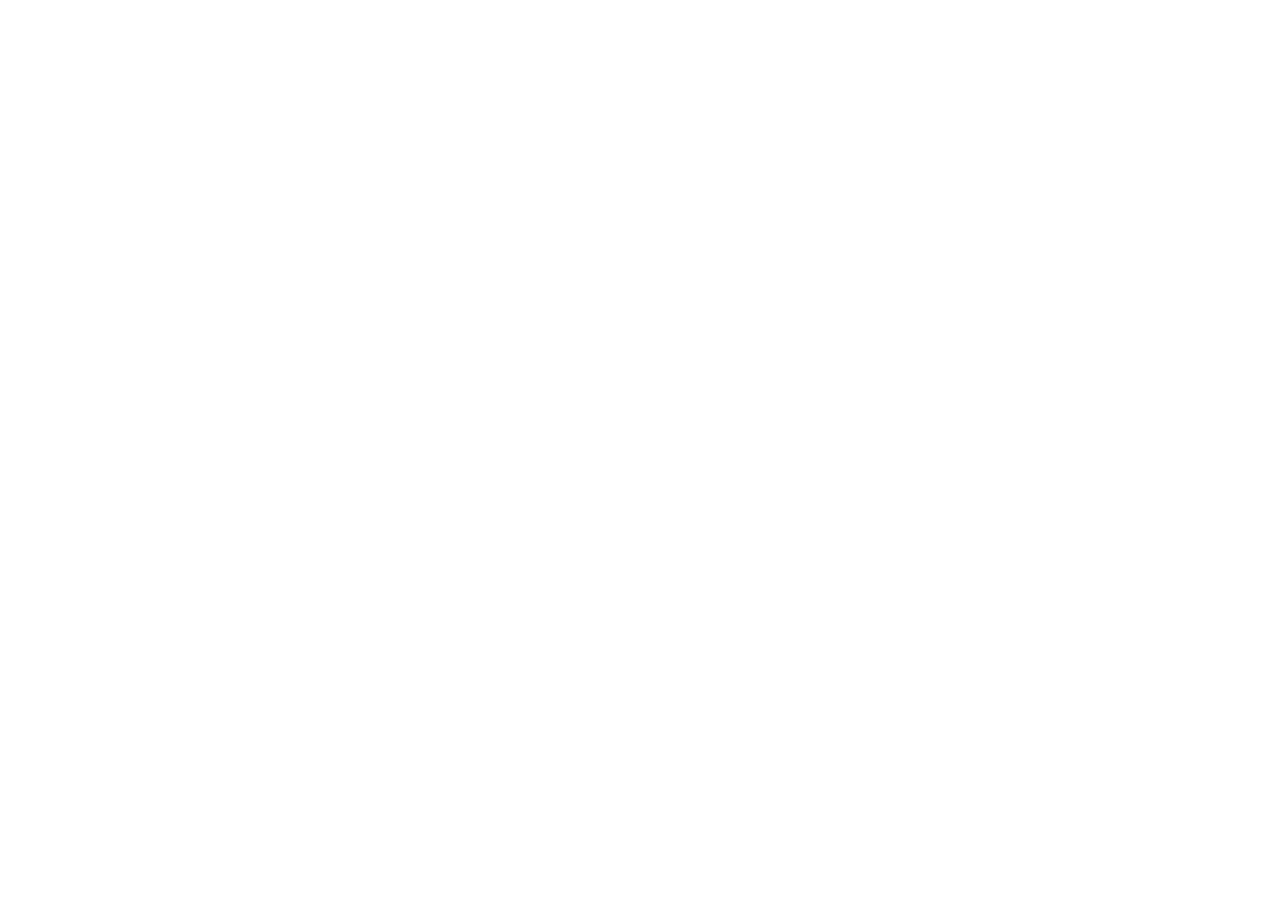
==== commit 37e342e1: "Redirect to new site address Co-Authored-By: Claude Opus 5.5 <noreply@anthropic.com>" ====
--- a/index.html
+++ b/index.html
@@ -1,137 +1,5 @@
 <!doctype html>
-<html lang="pt-PT">
-<head>
-<meta charset="utf-8">
-<meta name="viewport" content="width=device-width, initial-scale=1, viewport-fit=cover">
-<title>O Natal da Madalena</title>
-<meta name="description" content="50 receitas da mesa portuguesa de Natal, cada uma com uma versão mais leve, com menus, listas de compras e calendário. Livro digital em PDF.">
-<meta name="theme-color" content="#173F8F">
-<meta name="robots" content="noindex,nofollow">
-<link rel="preload" href="assets/DMSerifDisplay.woff" as="font" type="font/woff" crossorigin>
-<link rel="preload" href="assets/capa.webp" as="image">
-<link rel="stylesheet" href="styles.css">
-</head>
-<body>
-
-<main>
-  <section class="hero">
-    <div class="hero-in">
-      <div class="hero-texto">
-        <p class="kicker">Livro digital de Natal · Chef Madalena</p>
-        <h1>O Natal de sempre, com uma versão <em>mais leve</em> de cada receita.</h1>
-        <p class="hero-sub">50 receitas da mesa portuguesa, da consoada aos doces, com menus, listas de compras e um calendário para chegares ao dia 24 sem correrias.</p>
-      </div>
-      <div class="hero-livro"><img class="livro" src="assets/capa.webp" width="640" height="908" alt="Capa do livro O Natal da Madalena, com a Madalena a segurar uma travessa de rabanadas numa cozinha de azulejos."></div>
-      <div class="hero-compra">
-        <a class="cta" href="#pedido">Quero o livro · 12,99 €</a>
-        <p class="hero-nota">Pagamento único. PDF para telemóvel, tablet ou impressão.</p>
-      </div>
-    </div>
-  </section>
-
-  <section class="versoes" id="versoes">
-    <div class="largura versoes-in">
-      <div class="versoes-foto"><img src="assets/rabanadas.webp" width="1100" height="614" loading="lazy" alt="Travessa de rabanadas douradas com canela."></div>
-      <div class="versoes-texto">
-        <h2>Tu escolhes como fazer.</h2>
-        <p class="intro">Cada receita traz a versão de sempre e uma mais leve, com o que muda e como fica no sabor. Vê o exemplo das rabanadas.</p>
-        <div class="troca" role="radiogroup" aria-label="Versão da receita">
-          <button type="button" role="radio" aria-checked="true" data-versao="t">Tradicional</button>
-          <button type="button" role="radio" aria-checked="false" data-versao="l">Mais leve</button>
-        </div>
-        <p class="versao-desc" id="versao-desc" aria-live="polite">Fritas em óleo, passadas por leite gordo e envolvidas em açúcar e canela.</p>
-        <dl class="medidas"><div class="medida"><dt>Calorias</dt><dd>332 kcal</dd><div class="barra-m"><i style="width:100%"></i></div></div><div class="medida"><dt>Gordura</dt><dd>14,7 g</dd><div class="barra-m"><i style="width:100%"></i></div></div><div class="medida"><dt>Açúcares</dt><dd>17,5 g</dd><div class="barra-m"><i style="width:100%"></i></div></div></dl>
-        <p class="letra">Estimativa por fatia, calculada a partir dos ingredientes, com 10 g de óleo absorvido por fatia na versão frita. A versão mais leve leva cerca de 11% menos ingredientes em peso.</p>
-      </div>
-    </div>
-  </section>
-
-  <section class="painel" id="receitas">
-    <div class="largura">
-      <h2>As 50 receitas</h2>
-      <p class="intro">Toca num prato para veres o que muda na versão mais leve.</p>
-      <div class="chips" role="group" aria-label="Filtrar por capítulo"><button type="button" aria-pressed="true" data-cap="">Todas</button><button type="button" aria-pressed="false" data-cap="Entradas e petiscos">Entradas e petiscos</button><button type="button" aria-pressed="false" data-cap="Consoada">Consoada</button><button type="button" aria-pressed="false" data-cap="Dia de Natal">Dia de Natal</button><button type="button" aria-pressed="false" data-cap="Acompanhamentos">Acompanhamentos</button><button type="button" aria-pressed="false" data-cap="Sobras">Sobras</button><button type="button" aria-pressed="false" data-cap="Doces tradicionais">Doces tradicionais</button><button type="button" aria-pressed="false" data-cap="Presentes comestíveis">Presentes comestíveis</button><button type="button" aria-pressed="false" data-cap="Bebidas">Bebidas</button></div>
-      <div class="azulejos"><button type="button" class="azulejo" data-n="1" data-cap="Entradas e petiscos" aria-label="Pastéis de bacalhau"><img src="assets/azulejos/01.webp" width="240" height="240" loading="lazy" alt=""></button><button type="button" class="azulejo" data-n="2" data-cap="Entradas e petiscos" aria-label="Rissóis de camarão"><img src="assets/azulejos/02.webp" width="240" height="240" loading="lazy" alt=""></button><button type="button" class="azulejo" data-n="3" data-cap="Entradas e petiscos" aria-label="Folhados de alheira"><img src="assets/azulejos/03.webp" width="240" height="240" loading="lazy" alt=""></button><button type="button" class="azulejo" data-n="4" data-cap="Entradas e petiscos" aria-label="Cogumelos recheados"><img src="assets/azulejos/04.webp" width="240" height="240" loading="lazy" alt=""></button><button type="button" class="azulejo" data-n="5" data-cap="Entradas e petiscos" aria-label="Creme de castanha"><img src="assets/azulejos/05.webp" width="240" height="240" loading="lazy" alt=""></button><button type="button" class="azulejo" data-n="6" data-cap="Entradas e petiscos" aria-label="Canja de galinha com hortelã"><img src="assets/azulejos/06.webp" width="240" height="240" loading="lazy" alt=""></button><button type="button" class="azulejo" data-n="7" data-cap="Consoada" aria-label="Bacalhau cozido com todos"><img src="assets/azulejos/07.webp" width="240" height="240" loading="lazy" alt=""></button><button type="button" class="azulejo" data-n="8" data-cap="Consoada" aria-label="Bacalhau com natas"><img src="assets/azulejos/08.webp" width="240" height="240" loading="lazy" alt=""></button><button type="button" class="azulejo" data-n="9" data-cap="Consoada" aria-label="Bacalhau à Brás"><img src="assets/azulejos/09.webp" width="240" height="240" loading="lazy" alt=""></button><button type="button" class="azulejo" data-n="10" data-cap="Consoada" aria-label="Bacalhau à Gomes de Sá"><img src="assets/azulejos/10.webp" width="240" height="240" loading="lazy" alt=""></button><button type="button" class="azulejo" data-n="11" data-cap="Consoada" aria-label="Bacalhau com broa"><img src="assets/azulejos/11.webp" width="240" height="240" loading="lazy" alt=""></button><button type="button" class="azulejo" data-n="12" data-cap="Consoada" aria-label="Polvo à lagareiro"><img src="assets/azulejos/12.webp" width="240" height="240" loading="lazy" alt=""></button><button type="button" class="azulejo" data-n="13" data-cap="Consoada" aria-label="Polvo cozido à moda do Norte"><img src="assets/azulejos/13.webp" width="240" height="240" loading="lazy" alt=""></button><button type="button" class="azulejo" data-n="14" data-cap="Consoada" aria-label="Arroz de polvo"><img src="assets/azulejos/14.webp" width="240" height="240" loading="lazy" alt=""></button><button type="button" class="azulejo" data-n="15" data-cap="Dia de Natal" aria-label="Peru recheado com castanhas"><img src="assets/azulejos/15.webp" width="240" height="240" loading="lazy" alt=""></button><button type="button" class="azulejo" data-n="16" data-cap="Dia de Natal" aria-label="Cabrito assado à portuguesa"><img src="assets/azulejos/16.webp" width="240" height="240" loading="lazy" alt=""></button><button type="button" class="azulejo" data-n="17" data-cap="Dia de Natal" aria-label="Lombo de porco com castanhas"><img src="assets/azulejos/17.webp" width="240" height="240" loading="lazy" alt=""></button><button type="button" class="azulejo" data-n="18" data-cap="Dia de Natal" aria-label="Borrego assado com ervas"><img src="assets/azulejos/18.webp" width="240" height="240" loading="lazy" alt=""></button><button type="button" class="azulejo" data-n="19" data-cap="Dia de Natal" aria-label="Arroz de pato"><img src="assets/azulejos/19.webp" width="240" height="240" loading="lazy" alt=""></button><button type="button" class="azulejo" data-n="20" data-cap="Dia de Natal" aria-label="Rolo de peru com ameixa e presunto"><img src="assets/azulejos/20.webp" width="240" height="240" loading="lazy" alt=""></button><button type="button" class="azulejo" data-n="21" data-cap="Dia de Natal" aria-label="Assado de cogumelos e castanhas"><img src="assets/azulejos/21.webp" width="240" height="240" loading="lazy" alt=""></button><button type="button" class="azulejo" data-n="22" data-cap="Acompanhamentos" aria-label="Batatas assadas com alecrim"><img src="assets/azulejos/22.webp" width="240" height="240" loading="lazy" alt=""></button><button type="button" class="azulejo" data-n="23" data-cap="Acompanhamentos" aria-label="Couve-portuguesa com alho"><img src="assets/azulejos/23.webp" width="240" height="240" loading="lazy" alt=""></button><button type="button" class="azulejo" data-n="24" data-cap="Acompanhamentos" aria-label="Arroz de forno com chouriço"><img src="assets/azulejos/24.webp" width="240" height="240" loading="lazy" alt=""></button><button type="button" class="azulejo" data-n="25" data-cap="Acompanhamentos" aria-label="Esparregado"><img src="assets/azulejos/25.webp" width="240" height="240" loading="lazy" alt=""></button><button type="button" class="azulejo" data-n="26" data-cap="Acompanhamentos" aria-label="Puré de batata e castanha"><img src="assets/azulejos/26.webp" width="240" height="240" loading="lazy" alt=""></button><button type="button" class="azulejo" data-n="27" data-cap="Sobras" aria-label="Roupa-velha"><img src="assets/azulejos/27.webp" width="240" height="240" loading="lazy" alt=""></button><button type="button" class="azulejo" data-n="28" data-cap="Sobras" aria-label="Empadão de peru"><img src="assets/azulejos/28.webp" width="240" height="240" loading="lazy" alt=""></button><button type="button" class="azulejo" data-n="29" data-cap="Sobras" aria-label="Pataniscas de bacalhau"><img src="assets/azulejos/29.webp" width="240" height="240" loading="lazy" alt=""></button><button type="button" class="azulejo" data-n="30" data-cap="Sobras" aria-label="Croquetes de peru"><img src="assets/azulejos/30.webp" width="240" height="240" loading="lazy" alt=""></button><button type="button" class="azulejo" data-n="31" data-cap="Doces tradicionais" aria-label="Rabanadas"><img src="assets/azulejos/31.webp" width="240" height="240" loading="lazy" alt=""></button><button type="button" class="azulejo" data-n="32" data-cap="Doces tradicionais" aria-label="Sonhos"><img src="assets/azulejos/32.webp" width="240" height="240" loading="lazy" alt=""></button><button type="button" class="azulejo" data-n="33" data-cap="Doces tradicionais" aria-label="Filhós"><img src="assets/azulejos/33.webp" width="240" height="240" loading="lazy" alt=""></button><button type="button" class="azulejo" data-n="34" data-cap="Doces tradicionais" aria-label="Azevias de grão"><img src="assets/azulejos/34.webp" width="240" height="240" loading="lazy" alt=""></button><button type="button" class="azulejo" data-n="35" data-cap="Doces tradicionais" aria-label="Aletria"><img src="assets/azulejos/35.webp" width="240" height="240" loading="lazy" alt=""></button><button type="button" class="azulejo" data-n="36" data-cap="Doces tradicionais" aria-label="Arroz-doce"><img src="assets/azulejos/36.webp" width="240" height="240" loading="lazy" alt=""></button><button type="button" class="azulejo" data-n="37" data-cap="Doces tradicionais" aria-label="Formigos"><img src="assets/azulejos/37.webp" width="240" height="240" loading="lazy" alt=""></button><button type="button" class="azulejo" data-n="38" data-cap="Doces tradicionais" aria-label="Bolo-rei"><img src="assets/azulejos/38.webp" width="240" height="240" loading="lazy" alt=""></button><button type="button" class="azulejo" data-n="39" data-cap="Doces tradicionais" aria-label="Broas de batata-doce"><img src="assets/azulejos/39.webp" width="240" height="240" loading="lazy" alt=""></button><button type="button" class="azulejo" data-n="40" data-cap="Doces tradicionais" aria-label="Coscorões"><img src="assets/azulejos/40.webp" width="240" height="240" loading="lazy" alt=""></button><button type="button" class="azulejo" data-n="41" data-cap="Doces tradicionais" aria-label="Bolo de mel"><img src="assets/azulejos/41.webp" width="240" height="240" loading="lazy" alt=""></button><button type="button" class="azulejo" data-n="42" data-cap="Doces tradicionais" aria-label="Merengue de banana"><img src="assets/azulejos/42.webp" width="240" height="240" loading="lazy" alt=""></button><button type="button" class="azulejo" data-n="43" data-cap="Doces tradicionais" aria-label="Tronco de Natal"><img src="assets/azulejos/43.webp" width="240" height="240" loading="lazy" alt=""></button><button type="button" class="azulejo" data-n="44" data-cap="Doces tradicionais" aria-label="Leite-creme"><img src="assets/azulejos/44.webp" width="240" height="240" loading="lazy" alt=""></button><button type="button" class="azulejo" data-n="45" data-cap="Presentes comestíveis" aria-label="Bolachas de especiarias"><img src="assets/azulejos/45.webp" width="240" height="240" loading="lazy" alt=""></button><button type="button" class="azulejo" data-n="46" data-cap="Presentes comestíveis" aria-label="Granola de Natal"><img src="assets/azulejos/46.webp" width="240" height="240" loading="lazy" alt=""></button><button type="button" class="azulejo" data-n="47" data-cap="Presentes comestíveis" aria-label="Trufas de chocolate e avelã"><img src="assets/azulejos/47.webp" width="240" height="240" loading="lazy" alt=""></button><button type="button" class="azulejo" data-n="48" data-cap="Bebidas" aria-label="Chocolate quente"><img src="assets/azulejos/48.webp" width="240" height="240" loading="lazy" alt=""></button><button type="button" class="azulejo" data-n="49" data-cap="Bebidas" aria-label="Chá de especiarias com laranja"><img src="assets/azulejos/49.webp" width="240" height="240" loading="lazy" alt=""></button><button type="button" class="azulejo" data-n="50" data-cap="Bebidas" aria-label="Ponche de frutos vermelhos sem álcool"><img src="assets/azulejos/50.webp" width="240" height="240" loading="lazy" alt=""></button></div>
-    </div>
-  </section>
-
-  <section class="recebes">
-    <div class="largura">
-      <h2>O que vem no livro</h2>
-      <ul class="lista">
-        <li><b>50 receitas, cada uma em duas versões</b><span>Entradas, consoada, dia de Natal, acompanhamentos, sobras, doces, presentes e bebidas.</span></li>
-        <li><b>3 menus completos</b><span>Clássico, mais leve e económico, para a consoada e o almoço de dia 25.</span></li>
-        <li><b>12 listas de compras</b><span>Uma por menu, para 4, 6, 8 ou 12 pessoas.</span></li>
-        <li><b>Calendário de preparação</b><span>O que fazer de 14 a 24 de dezembro, incluindo quando demolhar o bacalhau.</span></li>
-        <li><b>Guia de substituições</b><span>Açúcar, fritura, natas, manteiga, farinha, lactose e glúten.</span></li>
-        <li><b>Etiquetas para imprimir</b><span>Para os presentes comestíveis, com espaço para os alergénios.</span></li>
-      </ul>
-    </div>
-    <div class="paginas" tabindex="0" aria-label="Páginas de exemplo do livro"><figure><img src="assets/paginas/71.webp" width="525" height="744" loading="lazy" alt="Receita tradicional do livro."><figcaption>Receita tradicional</figcaption></figure><figure><img src="assets/paginas/72.webp" width="525" height="744" loading="lazy" alt="Versão mais leve do livro."><figcaption>Versão mais leve</figcaption></figure><figure><img src="assets/paginas/113.webp" width="525" height="744" loading="lazy" alt="Menu completo do livro."><figcaption>Menu completo</figcaption></figure><figure><img src="assets/paginas/117.webp" width="525" height="744" loading="lazy" alt="Lista de compras do livro."><figcaption>Lista de compras</figcaption></figure><figure><img src="assets/paginas/128.webp" width="525" height="744" loading="lazy" alt="Calendário de preparação do livro."><figcaption>Calendário de preparação</figcaption></figure></div>
-  </section>
-
-  <section class="madalena">
-    <div class="largura madalena-in">
-      <img src="assets/madalena.webp" width="720" height="1021" loading="lazy" alt="A Madalena a polvilhar rabanadas com açúcar e canela.">
-      <div>
-        <h2>Quem é a Madalena?</h2>
-        <p>A Chef Madalena Ferreira é uma <b>personagem fictícia criada com inteligência artificial</b>. As fotografias do livro também são geradas com IA, e as receitas foram escritas com apoio de IA.</p>
-        <p>Preferimos dizê-lo aqui, antes de comprares. O livro foi pensado para quem cozinha o Natal da família e quer manter a tradição, com alternativas para quem pede menos açúcar, menos fritos ou refeições mais leves.</p>
-      </div>
-    </div>
-  </section>
-
-  <section class="pedido" id="pedido">
-    <div class="cartao">
-      <h2>O teu pedido</h2>
-      <div class="linha"><img src="assets/capa-mini.webp" width="96" height="136" loading="lazy" alt=""><div><b>O Natal da Madalena</b><span>Livro digital em PDF, com menus, listas, calendário, guia e etiquetas</span></div></div>
-      <div class="total"><span>Total</span><strong>12,99 €</strong></div>
-      <p class="iva">IVA incluído</p>
-      <label class="consentimento"><input type="checkbox" id="consentimento"><span>Peço a entrega imediata do PDF e sei que, ao recebê-lo, perco o direito de livre resolução de 14 dias. Mantenho a garantia de 7 dias.</span></label>
-      <a class="cta cta-compra" id="comprar" href="https://payhip.com/buy?s=1&amp;cart_links%5B%5D=NBEld&amp;qty%5BNBEld%5D=1" data-publicado="sim">Comprar o livro</a>
-      <p class="aviso" id="aviso-checkout" role="status" hidden></p>
-      <div class="metodos" aria-label="Métodos de pagamento"><span>MB WAY</span><span>Multibanco</span><span>Cartão</span><span>Google Pay</span></div>
-      <p class="garantia">Garantia de 7 dias</p>
-    </div>
-  </section>
-
-  <section class="faq">
-    <div class="largura estreita">
-      <h2>Perguntas frequentes</h2>
-      <details><summary>Como recebo o livro?</summary><p>Depois do pagamento recebes um link para descarregar o PDF. Se pagares por referência Multibanco, o link chega quando o pagamento for confirmado, o que pode demorar.</p></details><details><summary>Consigo usar no telemóvel?</summary><p>Sim. É um PDF com letra pensada para ler no telemóvel, e também podes imprimir em A5.</p></details><details><summary>As receitas foram testadas?</summary><p>Ainda não foram todas testadas em cozinha. Usa os tempos e as quantidades como base e ajusta ao teu forno e aos teus tachos.</p></details><details><summary>Todas as versões leves têm menos açúcar?</summary><p>Não. Todas têm menos calorias do que a versão tradicional, mas em algumas os açúcares sobem por levarem mais legumes ou fruta, como as trufas de tâmara. Cada receita mostra a comparação.</p></details><details><summary>Serve para quem tem diabetes ou segue uma dieta?</summary><p>Este livro não é um plano alimentar nem um conselho de saúde. Se tens uma condição de saúde ou uma dieta prescrita, segue a orientação do teu médico ou nutricionista.</p></details><details><summary>Indica os alergénios?</summary><p>Sim, em cada receita. Confirma sempre os rótulos dos produtos e pergunta aos convidados por alergias.</p></details><details><summary>E se não gostar?</summary><p>Tens 7 dias para pedir o reembolso por mensagem no Instagram <a href="https://www.instagram.com/madalena.chef/" style="color:inherit">@madalena.chef</a>.</p></details>
-    </div>
-  </section>
-</main>
-
-<footer>
-  <div class="largura">
-    <p><b>O Natal da Madalena.</b> A Madalena é uma personagem fictícia criada com IA. As imagens são geradas com IA e ilustrativas.</p>
-    <p>Apoio e reembolsos: mensagem no Instagram <a href="https://www.instagram.com/madalena.chef/" style="color:inherit">@madalena.chef</a>. <a href="https://www.livroreclamacoes.pt/" style="color:inherit">Livro de Reclamações</a>.</p>
-    <p>Os valores nutricionais são estimativas e não substituem aconselhamento médico ou de um nutricionista.</p>
-    <p><a href="informacao.html">Termos, privacidade e reclamações</a></p>
-  </div>
-</footer>
-
-<div class="barra" id="barra" hidden>
-  <span><b>12,99 €</b> pagamento único</span>
-  <a class="cta" href="#pedido">Quero o livro</a>
-</div>
-
-<dialog id="prato" aria-labelledby="prato-nome">
-  <button type="button" class="fechar" id="prato-fechar" aria-label="Fechar">×</button>
-  <img id="prato-img" alt="" width="900" height="502">
-  <div class="prato-txt">
-    <p class="kicker" id="prato-cap"></p>
-    <h3 id="prato-nome"></h3>
-    <p class="prato-meta" id="prato-meta"></p>
-    <p class="prato-rot">Na versão mais leve</p>
-    <p class="prato-leve" id="prato-leve"></p>
-    <p id="prato-muda"></p>
-    <p class="prato-kcal" id="prato-kcal"></p>
-  </div>
-</dialog>
-
-<script id="dados" type="application/json">{"rabanadas": {"t": {"desc": "Fritas em óleo, passadas por leite gordo e envolvidas em açúcar e canela.", "medidas": [{"texto": "332 kcal", "pct": 100}, {"texto": "14,7 g", "pct": 100}, {"texto": "17,5 g", "pct": 100}]}, "l": {"desc": "Forno em vez de fritura, leite meio-gordo e 60% menos açúcar adicionado. Ficam menos estaladiças e mais parecidas com uma torrada macia. O perfume de canela e limão mantém-se.", "medidas": [{"texto": "225 kcal", "pct": 68}, {"texto": "5,9 g", "pct": 40}, {"texto": "10,0 g", "pct": 57}]}}, "receitas": {"1": {"nome": "Pastéis de bacalhau", "capitulo": "Entradas e petiscos", "leve": "Pastéis de bacalhau no forno", "muda": "Forno ou air fryer em vez de fritura, e menos um ovo.", "meta": "8 doses de 3 pastéis · 1 h 10 · Média", "unidade": "dose de 3 pastéis", "kcalT": 225, "kcalL": 132}, "2": {"nome": "Rissóis de camarão", "capitulo": "Entradas e petiscos", "leve": "Rissóis de camarão no forno", "muda": "Assados, com recheio de leite meio-gordo, sem manteiga e com menos panado.", "meta": "8 doses de 3 rissóis · 1 h 30 · Difícil", "unidade": "dose de 3 rissóis", "kcalT": 443, "kcalL": 251}, "3": {"nome": "Folhados de alheira", "capitulo": "Entradas e petiscos", "leve": "Folhados de alheira em massa filo", "muda": "Massa filo em vez de folhada, menos alheira e maçã no recheio.", "meta": "6 doses de 2 folhados · 35 min · Fácil", "unidade": "dose de 2 folhados", "kcalT": 480, "kcalL": 190}, "4": {"nome": "Cogumelos recheados", "capitulo": "Entradas e petiscos", "leve": "Cogumelos com requeijão e ervas", "muda": "Requeijão e ervas em vez de queijo curado e presunto.", "meta": "6 doses de 4 cogumelos · 30 min · Fácil", "unidade": "dose de 4 cogumelos", "kcalT": 179, "kcalL": 84}, "5": {"nome": "Creme de castanha", "capitulo": "Entradas e petiscos", "leve": "Creme de castanha sem natas", "muda": "Sem natas e sem manteiga. A castanha e o alho-francês dão o creme.", "meta": "6 taças · 40 min · Fácil", "unidade": "taça", "kcalT": 334, "kcalL": 192}, "6": {"nome": "Canja de galinha com hortelã", "capitulo": "Entradas e petiscos", "leve": "Canja desengordurada com legumes", "muda": "Sem pele, caldo desengordurado, menos massa e mais legumes.", "meta": "6 pratos · 1 h 40 · Fácil", "unidade": "prato", "kcalT": 364, "kcalL": 175}, "7": {"nome": "Bacalhau cozido com todos", "capitulo": "Consoada", "leve": "Bacalhau com todos, mais verde", "muda": "Mais couve e feijão-verde, menos batata, meio ovo por pessoa e azeite medido.", "meta": "6 pratos · 50 min · Fácil", "unidade": "prato", "kcalT": 633, "kcalL": 458}, "8": {"nome": "Bacalhau com natas", "capitulo": "Consoada", "leve": "Bacalhau com creme de couve-flor", "muda": "Couve-flor e leite meio-gordo em vez de natas, e batata cozida em vez de frita.", "meta": "6 doses · 1 h 15 · Média", "unidade": "dose", "kcalT": 668, "kcalL": 294}, "9": {"nome": "Bacalhau à Brás", "capitulo": "Consoada", "leve": "Brás com batata assada", "muda": "Batata fina assada, menos azeite e parte dos ovos trocada por claras.", "meta": "6 doses · 45 min · Média", "unidade": "dose", "kcalT": 534, "kcalL": 296}, "10": {"nome": "Bacalhau à Gomes de Sá", "capitulo": "Consoada", "leve": "Gomes de Sá com mais cebola", "muda": "Menos batata, mais cebola, azeite medido e metade dos ovos.", "meta": "6 doses · 1 h · Fácil", "unidade": "dose", "kcalT": 471, "kcalL": 309}, "11": {"nome": "Bacalhau com broa", "capitulo": "Consoada", "leve": "Bacalhau com crosta fina de broa", "muda": "Crosta mais fina, um terço do azeite, menos batata e mais grelos.", "meta": "6 doses · 1 h · Fácil", "unidade": "dose", "kcalT": 662, "kcalL": 397}, "12": {"nome": "Polvo à lagareiro", "capitulo": "Consoada", "leve": "Polvo à lagareiro com grelos", "muda": "Azeite medido, batata mais pequena em menor quantidade e grelos no prato.", "meta": "6 doses · 1 h 30 · Média", "unidade": "dose", "kcalT": 605, "kcalL": 388}, "13": {"nome": "Polvo cozido à moda do Norte", "capitulo": "Consoada", "leve": "Polvo cozido com mais couve", "muda": "Mais couve, menos batata e o tempero medido.", "meta": "6 doses · 1 h 20 · Fácil", "unidade": "dose", "kcalT": 501, "kcalL": 386}, "14": {"nome": "Arroz de polvo", "capitulo": "Consoada", "leve": "Arroz de polvo com mais legumes", "muda": "Menos arroz e azeite, com o dobro do tomate e mais pimento.", "meta": "6 doses · 1 h 20 · Média", "unidade": "dose", "kcalT": 514, "kcalL": 377}, "15": {"nome": "Peru recheado com castanhas", "capitulo": "Dia de Natal", "leve": "Peito de peru com castanha e maçã", "muda": "Peito sem pele, recheio sem enchidos e com fruta.", "meta": "10 doses · 3 h 30 · Média", "unidade": "dose", "kcalT": 540, "kcalL": 303}, "16": {"nome": "Cabrito assado à portuguesa", "capitulo": "Dia de Natal", "leve": "Cabrito em vinho e ervas", "muda": "Gordura aparada, um terço do azeite, sem manteiga e com mais legumes.", "meta": "8 doses · 2 h 30 · Média", "unidade": "dose", "kcalT": 590, "kcalL": 397}, "17": {"nome": "Lombo de porco com castanhas", "capitulo": "Dia de Natal", "leve": "Lombo com castanhas e maçã", "muda": "Lombo limpo de gordura, sem natas nem manteiga, com molho reduzido.", "meta": "8 doses · 1 h 45 · Fácil", "unidade": "dose", "kcalT": 700, "kcalL": 395}, "18": {"nome": "Borrego assado com ervas", "capitulo": "Dia de Natal", "leve": "Borrego limpo com legumes", "muda": "Perna limpa de gordura, menos batata, mais legumes e menos azeite.", "meta": "8 doses · 2 h 15 · Fácil", "unidade": "dose", "kcalT": 702, "kcalL": 381}, "19": {"nome": "Arroz de pato", "capitulo": "Dia de Natal", "leve": "Arroz de pato com cogumelos", "muda": "Pato sem pele, sem chouriço, menos arroz e com cogumelos.", "meta": "8 doses · 2 h · Média", "unidade": "dose", "kcalT": 927, "kcalL": 336}, "20": {"nome": "Rolo de peru com ameixa e presunto", "capitulo": "Dia de Natal", "leve": "Rolo de peru com espinafres", "muda": "Sem presunto nem manteiga, com espinafres, ameixa e ervas.", "meta": "8 doses · 1 h 30 · Média", "unidade": "dose", "kcalT": 294, "kcalL": 244}, "21": {"nome": "Assado de cogumelos e castanhas", "capitulo": "Dia de Natal", "leve": "Assado com crosta de batata-doce", "muda": "Crosta de batata-doce em vez de massa folhada e menos frutos secos.", "meta": "6 doses · 1 h 15 · Média", "unidade": "dose", "kcalT": 706, "kcalL": 310}, "22": {"nome": "Batatas assadas com alecrim", "capitulo": "Acompanhamentos", "leve": "Batatas pré-cozidas e assadas", "muda": "Pré-cozidas e assadas com metade da gordura.", "meta": "6 doses · 1 h · Fácil", "unidade": "dose", "kcalT": 266, "kcalL": 213}, "23": {"nome": "Couve-portuguesa com alho", "capitulo": "Acompanhamentos", "leve": "Couve a vapor com alho", "muda": "Cozida a vapor e terminada com um terço do azeite.", "meta": "6 doses · 20 min · Fácil", "unidade": "dose", "kcalT": 135, "kcalL": 76}, "24": {"nome": "Arroz de forno com chouriço", "capitulo": "Acompanhamentos", "leve": "Arroz de forno com cogumelos", "muda": "Sem chouriço, com cogumelos e pimentão-doce fumado.", "meta": "6 doses · 50 min · Fácil", "unidade": "dose", "kcalT": 412, "kcalL": 240}, "25": {"nome": "Esparregado", "capitulo": "Acompanhamentos", "leve": "Esparregado sem natas", "muda": "Sem natas, com um pouco de leite e menos farinha.", "meta": "6 doses · 25 min · Fácil", "unidade": "dose", "kcalT": 167, "kcalL": 66}, "26": {"nome": "Puré de batata e castanha", "capitulo": "Acompanhamentos", "leve": "Puré de castanha com azeite", "muda": "Azeite em vez de manteiga, leite meio-gordo e menos castanha.", "meta": "6 doses · 40 min · Fácil", "unidade": "dose", "kcalT": 342, "kcalL": 224}, "27": {"nome": "Roupa-velha", "capitulo": "Sobras", "leve": "Roupa-velha com mais couve", "muda": "Mais couve, menos batata e ovo, e azeite medido.", "meta": "6 doses · 20 min · Fácil", "unidade": "dose", "kcalT": 348, "kcalL": 231}, "28": {"nome": "Empadão de peru", "capitulo": "Sobras", "leve": "Empadão de peru com couve-flor", "muda": "Puré de batata e couve-flor, peito sem pele e mais tomate.", "meta": "6 doses · 1 h · Fácil", "unidade": "dose", "kcalT": 442, "kcalL": 246}, "29": {"nome": "Pataniscas de bacalhau", "capitulo": "Sobras", "leve": "Pataniscas no forno", "muda": "Assadas ou na air fryer, com menos farinha e ovo.", "meta": "6 doses de 3 pataniscas · 35 min · Fácil", "unidade": "dose de 3 pataniscas", "kcalT": 330, "kcalL": 175}, "30": {"nome": "Croquetes de peru", "capitulo": "Sobras", "leve": "Croquetes de peru assados", "muda": "Panados e assados, com peito de peru e menos gordura.", "meta": "8 doses de 3 croquetes · 1 h + frio · Média", "unidade": "dose de 3 croquetes", "kcalT": 335, "kcalL": 178}, "31": {"nome": "Rabanadas", "capitulo": "Doces tradicionais", "leve": "Rabanadas no forno", "muda": "Forno em vez de fritura, leite meio-gordo e 60% menos açúcar adicionado.", "meta": "8 fatias · 35 min · Fácil", "unidade": "fatia", "kcalT": 332, "kcalL": 225}, "32": {"nome": "Sonhos", "capitulo": "Doces tradicionais", "leve": "Sonhos no forno", "muda": "Massa assada, com menos manteiga e um quarto do açúcar.", "meta": "8 doses de 3 sonhos · 45 min · Média", "unidade": "dose de 3 sonhos", "kcalT": 331, "kcalL": 142}, "33": {"nome": "Filhós", "capitulo": "Doces tradicionais", "leve": "Filhós finas assadas", "muda": "Finas e assadas, com menos ovo e menos de um terço do açúcar.", "meta": "10 doses de 2 filhós · 2 h 30 · Média", "unidade": "dose de 2 filhós", "kcalT": 428, "kcalL": 206}, "34": {"nome": "Azevias de grão", "capitulo": "Doces tradicionais", "leve": "Azevias assadas", "muda": "Assadas, com um terço do açúcar no recheio e menos gemas.", "meta": "12 doses de 2 azevias · 1 h 30 · Média", "unidade": "dose de 2 azevias", "kcalT": 374, "kcalL": 178}, "35": {"nome": "Aletria", "capitulo": "Doces tradicionais", "leve": "Aletria com leite meio-gordo", "muda": "Leite meio-gordo, sem manteiga, um terço das gemas e menos de metade do açúcar.", "meta": "10 taças · 35 min · Fácil", "unidade": "taça", "kcalT": 296, "kcalL": 168}, "36": {"nome": "Arroz-doce", "capitulo": "Doces tradicionais", "leve": "Arroz-doce com raspa de citrinos", "muda": "Leite meio-gordo, sem manteiga, menos gemas e menos de metade do açúcar.", "meta": "10 taças · 1 h · Média", "unidade": "taça", "kcalT": 288, "kcalL": 170}, "37": {"nome": "Formigos", "capitulo": "Doces tradicionais", "leve": "Formigos com pão de mistura", "muda": "Pão de mistura, menos de metade do mel, sem açúcar e frutos secos medidos.", "meta": "8 taças · 30 min · Fácil", "unidade": "taça", "kcalT": 360, "kcalL": 198}, "38": {"nome": "Bolo-rei", "capitulo": "Doces tradicionais", "leve": "Bolo-rei com fruta desidratada", "muda": "Menos de metade do açúcar, metade da manteiga e fruta desidratada em vez de cristalizada.", "meta": "12 fatias · 4 h · Difícil", "unidade": "fatia", "kcalT": 392, "kcalL": 275}, "39": {"nome": "Broas de batata-doce", "capitulo": "Doces tradicionais", "leve": "Broas de batata-doce menos doces", "muda": "Mais batata-doce, menos de metade do açúcar e metade do azeite e da amêndoa.", "meta": "10 doses de 2 broas · 1 h 15 · Fácil", "unidade": "dose de 2 broas", "kcalT": 323, "kcalL": 241}, "40": {"nome": "Coscorões", "capitulo": "Doces tradicionais", "leve": "Coscorões finos assados", "muda": "Assados, com menos ovo e um quarto do açúcar.", "meta": "12 doses de 2 coscorões · 1 h 15 · Média", "unidade": "dose de 2 coscorões", "kcalT": 289, "kcalL": 120}, "41": {"nome": "Bolo de mel", "capitulo": "Doces tradicionais", "leve": "Bolo de mel menos doce", "muda": "Menos mel e açúcar, metade da manteiga, mais frutos secos e especiarias.", "meta": "16 fatias · 1 h 30 + repouso · Média", "unidade": "fatia", "kcalT": 357, "kcalL": 272}, "42": {"nome": "Merengue de banana", "capitulo": "Doces tradicionais", "leve": "Merengue com mais banana", "muda": "Mais banana, leite meio-gordo, metade das gemas e menos de metade do açúcar.", "meta": "8 taças · 50 min · Média", "unidade": "taça", "kcalT": 234, "kcalL": 179}, "43": {"nome": "Tronco de Natal", "capitulo": "Doces tradicionais", "leve": "Tronco com iogurte grego", "muda": "Recheio de iogurte grego e cacau, em vez de creme de manteiga, e menos açúcar.", "meta": "12 fatias · 1 h + frio · Média", "unidade": "fatia", "kcalT": 286, "kcalL": 135}, "44": {"nome": "Leite-creme", "capitulo": "Doces tradicionais", "leve": "Leite-creme mais leve", "muda": "Leite meio-gordo, metade das gemas e menos de metade do açúcar.", "meta": "8 taças · 30 min + frio · Fácil", "unidade": "taça", "kcalT": 267, "kcalL": 156}, "45": {"nome": "Bolachas de especiarias", "capitulo": "Presentes comestíveis", "leve": "Bolachas integrais de especiarias", "muda": "Metade da farinha integral, menos manteiga e menos de metade do açúcar.", "meta": "15 doses de 2 bolachas · 40 min + frio · Fácil", "unidade": "dose de 2 bolachas", "kcalT": 196, "kcalL": 140}, "46": {"nome": "Granola de Natal", "capitulo": "Presentes comestíveis", "leve": "Granola de Natal menos doce", "muda": "Menos de metade do mel, metade do azeite e das passas, e mais amêndoa.", "meta": "12 doses de 40 g · 40 min · Fácil", "unidade": "dose de 40 g", "kcalT": 243, "kcalL": 200}, "47": {"nome": "Trufas de chocolate e avelã", "capitulo": "Presentes comestíveis", "leve": "Trufas de tâmara e avelã", "muda": "Base de tâmaras, avelã e cacau, sem natas, manteiga nem chocolate.", "meta": "12 doses de 2 trufas · 30 min + frio · Fácil", "unidade": "dose de 2 trufas", "kcalT": 175, "kcalL": 85}, "48": {"nome": "Chocolate quente", "capitulo": "Bebidas", "leve": "Chocolate quente de cacau", "muda": "Cacau em vez de chocolate, leite meio-gordo e metade do açúcar.", "meta": "4 chávenas · 10 min · Fácil", "unidade": "chávena", "kcalT": 395, "kcalL": 144}, "49": {"nome": "Chá de especiarias com laranja", "capitulo": "Bebidas", "leve": "Chá de especiarias sem mel", "muda": "Sem mel, adoçado só pelo sumo de laranja.", "meta": "6 chávenas · 15 min · Fácil", "unidade": "chávena", "kcalT": 38, "kcalL": 8}, "50": {"nome": "Ponche de frutos vermelhos sem álcool", "capitulo": "Bebidas", "leve": "Ponche sem açúcar adicionado", "muda": "Sem açúcar adicionado, com metade do sumo, mais fruta e chá.", "meta": "8 copos · 20 min + frio · Fácil", "unidade": "copo", "kcalT": 83, "kcalL": 29}}}</script>
-<script src="app.js" defer></script>
-</body>
-</html>
+<html lang="pt-PT"><head><meta charset="utf-8"><meta name="viewport" content="width=device-width, initial-scale=1">
+<title>O Natal da Madalena</title><meta name="robots" content="noindex"><link rel="canonical" href="https://chefmadalena.github.io/">
+<meta http-equiv="refresh" content="0;url=https://chefmadalena.github.io/"><script>location.replace("https://chefmadalena.github.io/" + location.search)</script>
+</head><body><p><a href="https://chefmadalena.github.io/">Abrir O Natal da Madalena</a></p></body></html>
